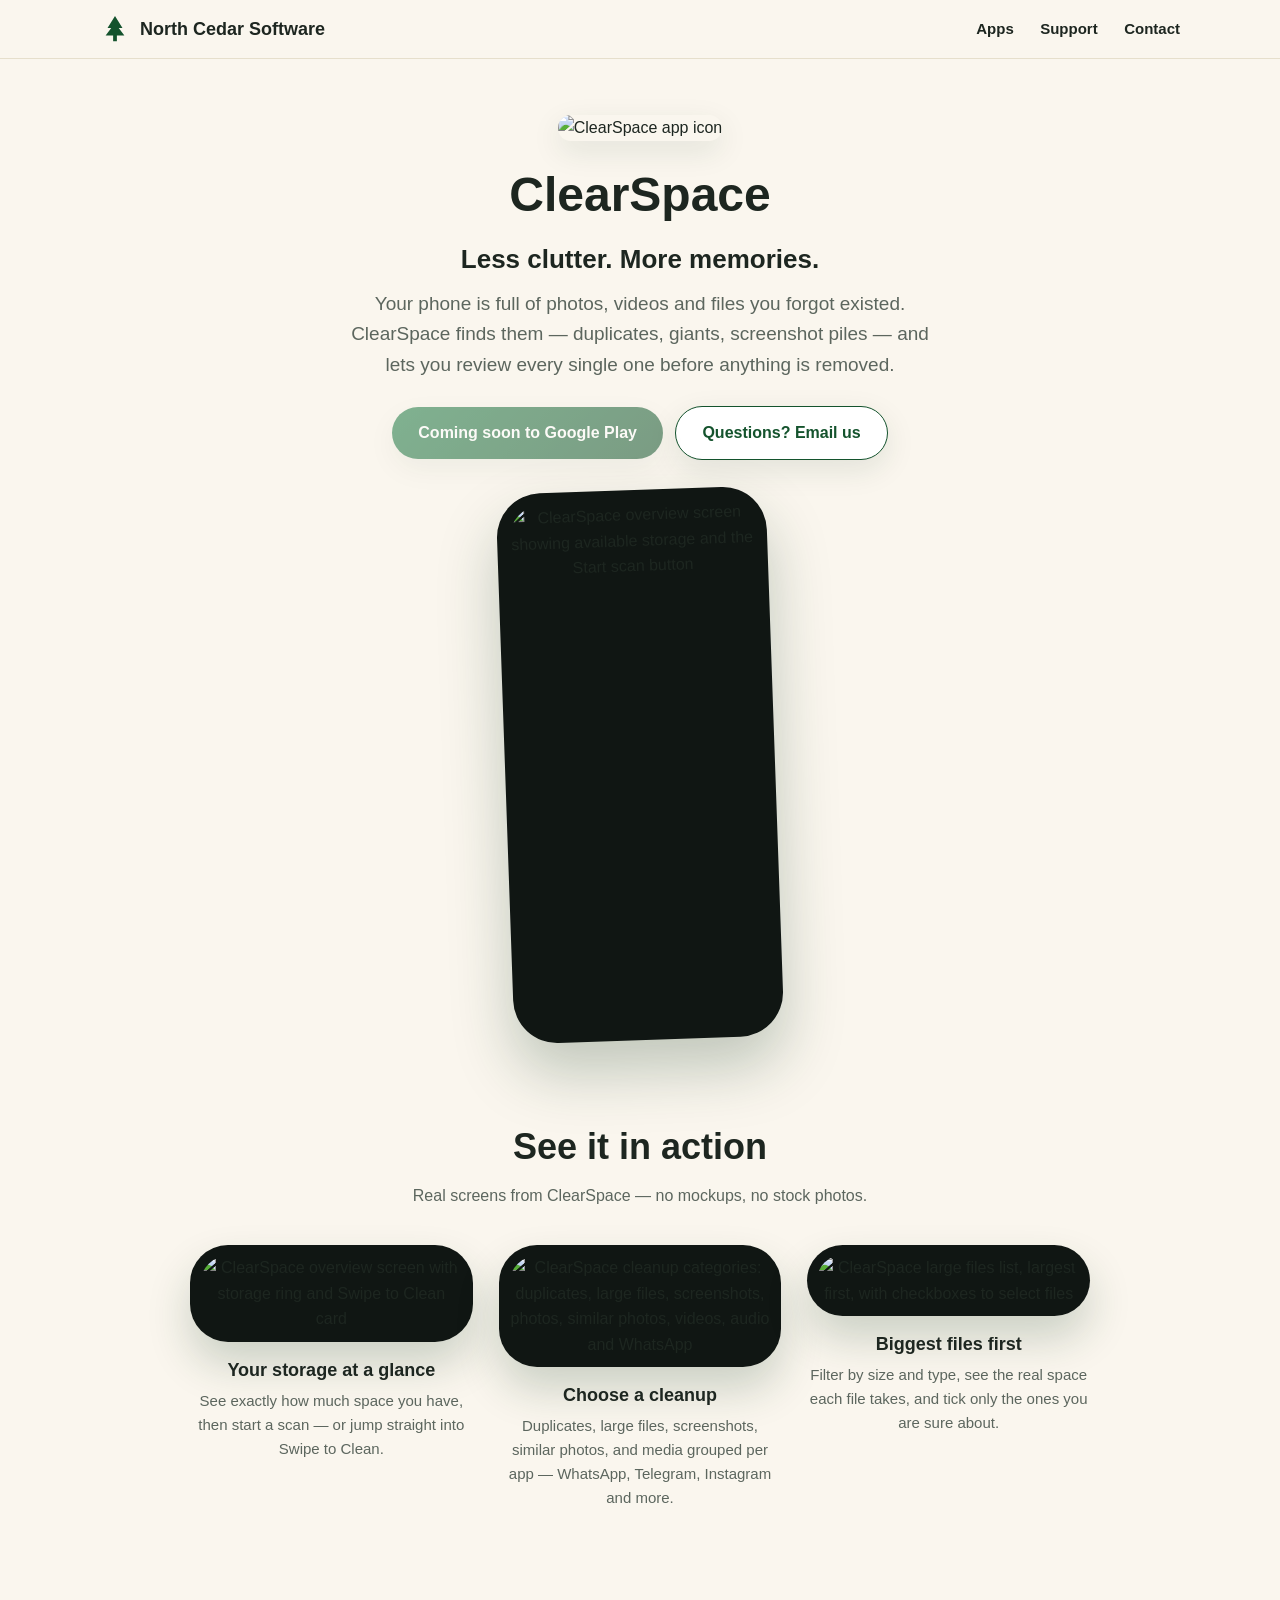
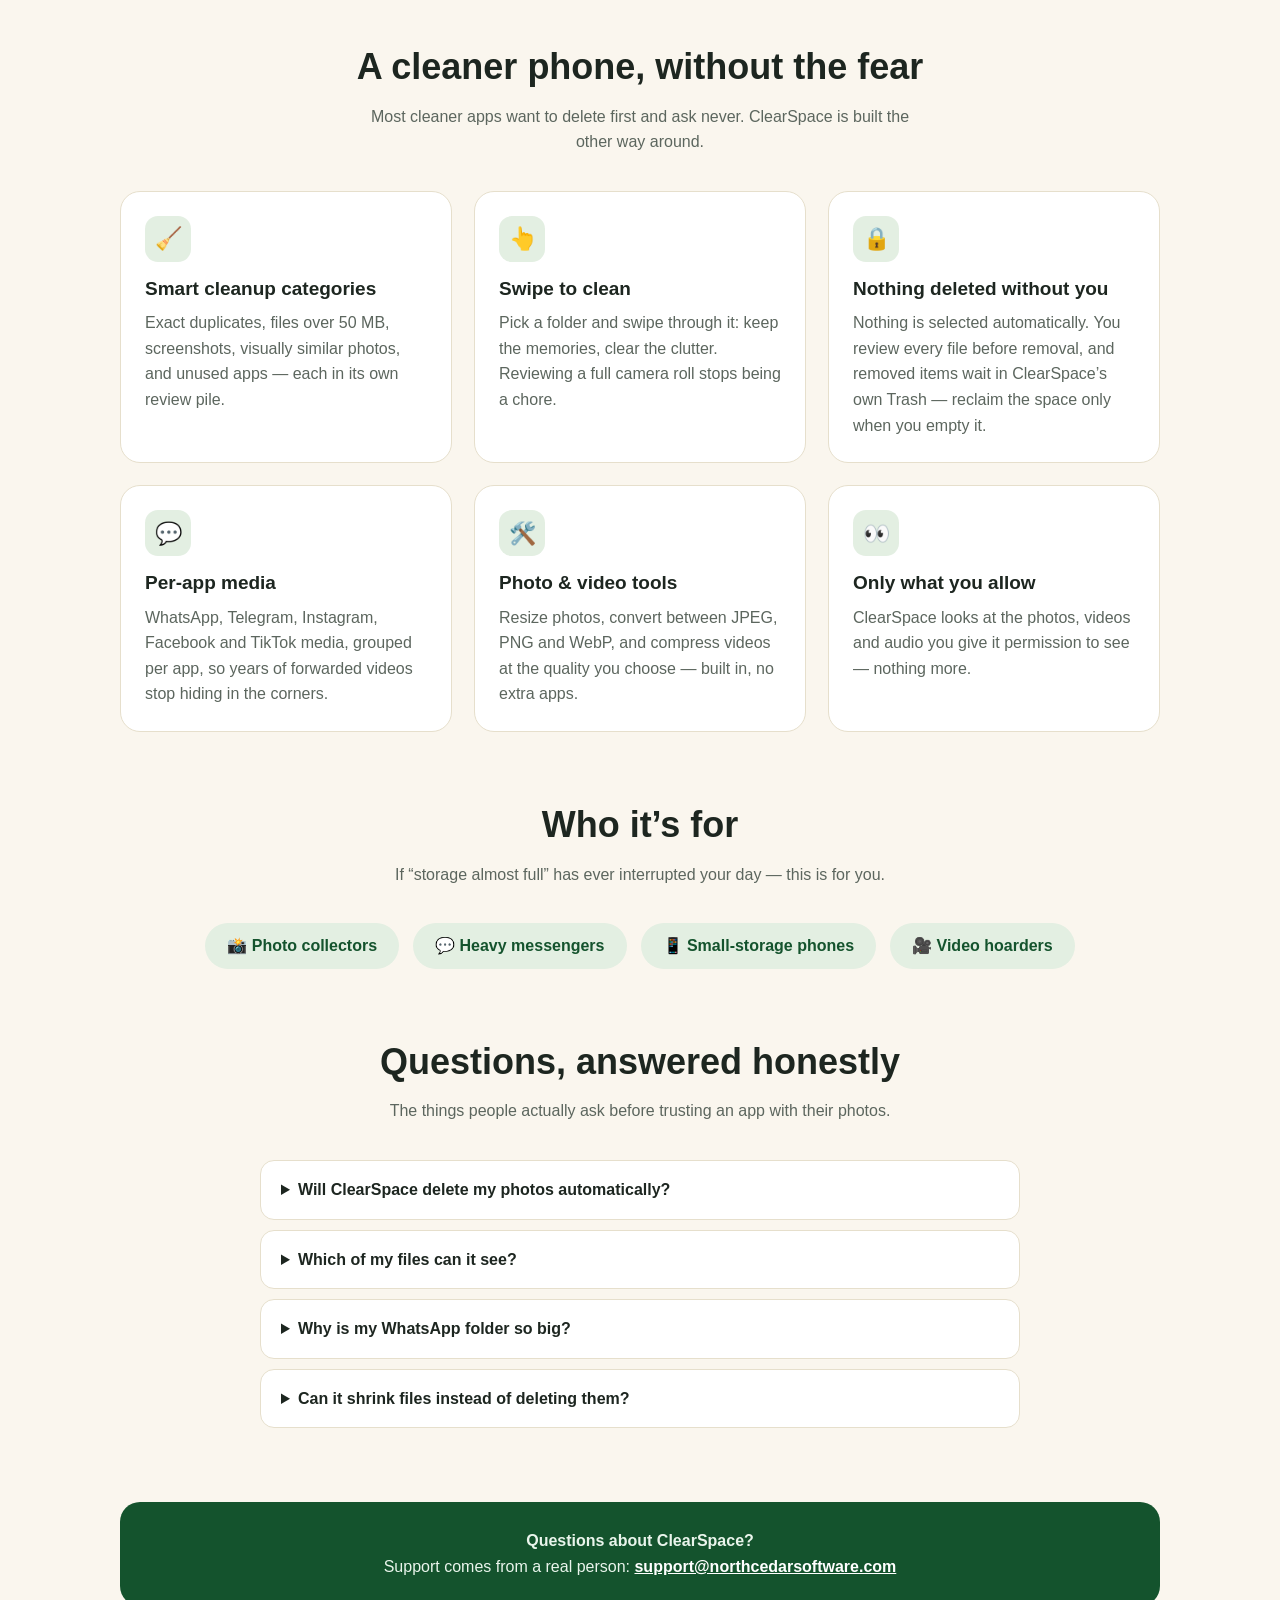
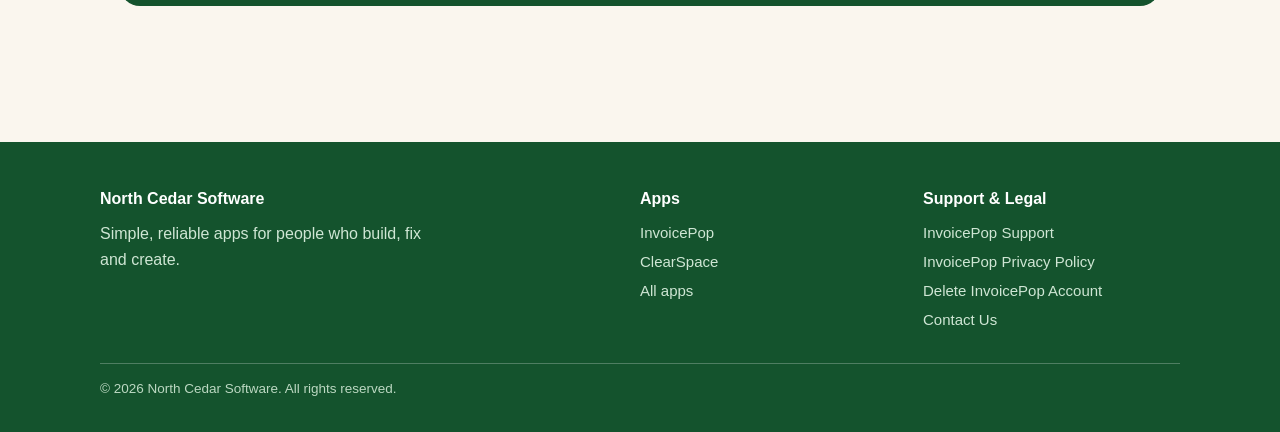
==== apps/clearspace/index.html @ 3a34b9ad "Add ClearSpace app page" ====
<!DOCTYPE html>
<html lang="en">
<head>
<meta charset="utf-8">
<meta name="viewport" content="width=device-width, initial-scale=1">
<title>ClearSpace — Reclaim your phone storage | North Cedar Software</title>
<meta name="description" content="ClearSpace by North Cedar Software: find duplicates, large files, screenshots and similar photos, review every file yourself, and free up space — nothing is ever deleted automatically.">
<link rel="icon" href="/favicon.svg" type="image/svg+xml">
<link rel="stylesheet" href="/style.css">
</head>
<body>
<header class="site">
  <div class="wrap nav">
    <a class="brand" href="/">
      <svg viewBox="0 0 64 64" aria-hidden="true"><path d="M32 4 L48 30 H40 L52 46 H36 V58 H28 V46 H12 L24 30 H16 Z" fill="#14532d"/></svg>
      North Cedar Software
    </a>
    <nav>
      <a href="/#apps">Apps</a>
      <a href="/#support">Support</a>
      <a href="mailto:support@northcedarsoftware.com">Contact</a>
    </nav>
  </div>
</header>

<div class="app-hero">
  <div class="wrap">
    <img class="icon" src="/assets/clearspace-icon.png" alt="ClearSpace app icon">
    <h1>ClearSpace</h1>
    <p style="font-size:26px;font-weight:800;margin:2px 0 8px">Less clutter. More memories.</p>
    <p class="lede">Your phone is full of photos, videos and files you forgot existed. ClearSpace finds them — duplicates, giants, screenshot piles — and lets you review every single one before anything is removed.</p>
    <!-- PLAY LINK: when the app is live on Google Play, remove class "disabled" and set href to the Play listing URL. -->
    <a class="btn disabled" href="#" aria-disabled="true">Coming soon to Google Play</a>
    <a class="btn ghost" href="mailto:support@northcedarsoftware.com">Questions? Email us</a>

    <div class="phone-stage">
      <div class="phone">
        <img class="shot" src="/assets/shots-clearspace/overview.jpg" alt="ClearSpace overview screen showing available storage and the Start scan button">
      </div>
    </div>
  </div>
</div>

<section>
  <div class="wrap">
    <h2>See it in action</h2>
    <p class="sub">Real screens from ClearSpace — no mockups, no stock photos.</p>
    <div class="gallery">
      <div class="shot-card">
        <div class="frame"><img src="/assets/shots-clearspace/overview.jpg" alt="ClearSpace overview screen with storage ring and Swipe to Clean card"></div>
        <h3>Your storage at a glance</h3>
        <p>See exactly how much space you have, then start a scan — or jump straight into Swipe to Clean.</p>
      </div>
      <div class="shot-card">
        <div class="frame"><img src="/assets/shots-clearspace/categories.jpg" alt="ClearSpace cleanup categories: duplicates, large files, screenshots, photos, similar photos, videos, audio and WhatsApp"></div>
        <h3>Choose a cleanup</h3>
        <p>Duplicates, large files, screenshots, similar photos, and media grouped per app — WhatsApp, Telegram, Instagram and more.</p>
      </div>
      <div class="shot-card">
        <div class="frame"><img src="/assets/shots-clearspace/media.jpg" alt="ClearSpace large files list, largest first, with checkboxes to select files"></div>
        <h3>Biggest files first</h3>
        <p>Filter by size and type, see the real space each file takes, and tick only the ones you are sure about.</p>
      </div>
    </div>
  </div>
</section>

<section>
  <div class="wrap">
    <h2>A cleaner phone, without the fear</h2>
    <p class="sub">Most cleaner apps want to delete first and ask never. ClearSpace is built the other way around.</p>
    <div class="features">
      <div class="feature"><div class="fi">🧹</div><h3>Smart cleanup categories</h3><p>Exact duplicates, files over 50 MB, screenshots, visually similar photos, and unused apps — each in its own review pile.</p></div>
      <div class="feature"><div class="fi">👆</div><h3>Swipe to clean</h3><p>Pick a folder and swipe through it: keep the memories, clear the clutter. Reviewing a full camera roll stops being a chore.</p></div>
      <div class="feature"><div class="fi">🔒</div><h3>Nothing deleted without you</h3><p>Nothing is selected automatically. You review every file before removal, and removed items wait in ClearSpace’s own Trash — reclaim the space only when you empty it.</p></div>
      <div class="feature"><div class="fi">💬</div><h3>Per-app media</h3><p>WhatsApp, Telegram, Instagram, Facebook and TikTok media, grouped per app, so years of forwarded videos stop hiding in the corners.</p></div>
      <div class="feature"><div class="fi">🛠️</div><h3>Photo &amp; video tools</h3><p>Resize photos, convert between JPEG, PNG and WebP, and compress videos at the quality you choose — built in, no extra apps.</p></div>
      <div class="feature"><div class="fi">👀</div><h3>Only what you allow</h3><p>ClearSpace looks at the photos, videos and audio you give it permission to see — nothing more.</p></div>
    </div>
  </div>
</section>

<section style="padding-top:0">
  <div class="wrap">
    <h2>Who it’s for</h2>
    <p class="sub">If “storage almost full” has ever interrupted your day — this is for you.</p>
    <div class="who"><span>📸 Photo collectors</span><span>💬 Heavy messengers</span><span>📱 Small-storage phones</span><span>🎥 Video hoarders</span></div>
  </div>
</section>

<section style="padding-top:0">
  <div class="wrap">
    <h2>Questions, answered honestly</h2>
    <p class="sub">The things people actually ask before trusting an app with their photos.</p>
    <div class="faq">
      <details>
        <summary>Will ClearSpace delete my photos automatically?</summary>
        <p>No — never. Nothing is selected automatically and nothing is removed until you review it and choose it yourself. Removed items go to ClearSpace’s Trash first, and the space is only reclaimed when you empty it.</p>
      </details>
      <details>
        <summary>Which of my files can it see?</summary>
        <p>Only the photos, videos and audio you allow. You grant access, you stay in control, and you review everything on your own screen.</p>
      </details>
      <details>
        <summary>Why is my WhatsApp folder so big?</summary>
        <p>Years of forwarded photos and videos add up quietly. ClearSpace groups media per app — WhatsApp, Telegram, Instagram, Facebook, TikTok — so you can see exactly what each one is holding and clean it deliberately.</p>
      </details>
      <details>
        <summary>Can it shrink files instead of deleting them?</summary>
        <p>Yes. The built-in photo tools resize images and convert between JPEG, PNG and WebP, and the video tools compress recordings at a quality you pick — keep the memory, lose the megabytes.</p>
      </details>
    </div>
  </div>
</section>

<section style="padding-top:0">
  <div class="wrap">
    <div class="band">
      <strong>Questions about ClearSpace?</strong><br>
      Support comes from a real person:
      <a href="mailto:support@northcedarsoftware.com">support@northcedarsoftware.com</a>
    </div>
  </div>
</section>

<footer class="site">
  <div class="wrap foot">
    <div>
      <h4>North Cedar Software</h4>
      <p style="margin:0;color:#cfe6d4;max-width:340px">Simple, reliable apps for people who build, fix and create.</p>
    </div>
    <div>
      <h4>Apps</h4>
      <a href="/apps/invoicepop/">InvoicePop</a>
      <a href="/apps/clearspace/">ClearSpace</a>
      <a href="/">All apps</a>
    </div>
    <div>
      <h4>Support &amp; Legal</h4>
      <a href="https://invoicepop.northcedarsoftware.com/">InvoicePop Support</a>
      <a href="https://invoicepop.northcedarsoftware.com/privacy/">InvoicePop Privacy Policy</a>
      <a href="https://invoicepop.northcedarsoftware.com/delete-account/">Delete InvoicePop Account</a>
      <a href="mailto:support@northcedarsoftware.com">Contact Us</a>
    </div>
    <div class="fine">© 2026 North Cedar Software. All rights reserved.</div>
  </div>
</footer>
</body>
</html>
---- style.css ----
/* North Cedar Software — shared design system */
:root{
  --cream:#faf6ee; --cream2:#f3ecdc; --ink:#1d2620; --muted:#5c665e;
  --cedar:#14532d; --cedar2:#1d7a44; --cedar-soft:#e3efe2; --card:#ffffff;
  --line:#e6dfcc; --radius:20px; --shadow:0 10px 30px rgba(20,60,35,.10);
}
*{box-sizing:border-box}
html{scroll-behavior:smooth}
body{margin:0;font-family:-apple-system,"Segoe UI",Roboto,Helvetica,Arial,sans-serif;background:var(--cream);color:var(--ink);line-height:1.6}
a{color:var(--cedar2)}
img{max-width:100%}
.wrap{max-width:1080px;margin:0 auto;padding:0 20px}
/* header */
header.site{position:sticky;top:0;z-index:10;background:rgba(250,246,238,.92);backdrop-filter:blur(8px);border-bottom:1px solid var(--line)}
.nav{display:flex;align-items:center;justify-content:space-between;padding:14px 0}
.brand{display:flex;align-items:center;gap:10px;text-decoration:none;color:var(--ink);font-weight:700;font-size:18px}
.brand svg{width:30px;height:30px}
.nav nav a{margin-left:22px;text-decoration:none;color:var(--ink);font-weight:600;font-size:15px}
.nav nav a:hover{color:var(--cedar2)}
/* hero */
.hero{text-align:center;padding:72px 0 0;position:relative;overflow:hidden}
.hero h1{font-size:clamp(34px,5.5vw,56px);line-height:1.12;margin:14px 0 12px;letter-spacing:-.01em}
.hero p.lede{font-size:clamp(17px,2.4vw,21px);color:var(--muted);max-width:640px;margin:0 auto 26px}
.eyebrow{display:inline-block;background:var(--cedar-soft);color:var(--cedar);font-weight:700;font-size:13px;letter-spacing:.06em;text-transform:uppercase;padding:6px 14px;border-radius:999px}
.btn{display:inline-block;background:linear-gradient(135deg,var(--cedar2),var(--cedar));color:#fff;text-decoration:none;font-weight:700;padding:13px 26px;border-radius:999px;box-shadow:var(--shadow);margin:4px}
.btn.ghost{background:#fff;color:var(--cedar);border:1.5px solid var(--cedar)}
.btn.disabled{opacity:.55;pointer-events:none}
.forest{display:block;width:100%;height:110px;margin-top:48px}
/* sections */
section{padding:64px 0}
section h2{font-size:clamp(26px,4vw,36px);text-align:center;margin:0 0 8px}
section .sub{text-align:center;color:var(--muted);max-width:560px;margin:0 auto 36px}
/* app grid */
.grid{display:grid;grid-template-columns:repeat(auto-fit,minmax(300px,1fr));gap:26px}
.app-card{background:var(--card);border:1px solid var(--line);border-radius:var(--radius);padding:28px;box-shadow:var(--shadow);display:flex;flex-direction:column;gap:12px;text-decoration:none;color:var(--ink);transition:transform .15s ease}
.app-card:hover{transform:translateY(-4px)}
.app-card .icon{width:84px;height:84px;border-radius:20px;box-shadow:var(--shadow)}
.app-card h3{margin:4px 0 0;font-size:24px}
.app-card p{color:var(--muted);margin:0;flex:1}
.app-card .go{font-weight:700;color:var(--cedar2)}
.app-card.soon{opacity:.75;border-style:dashed;align-items:flex-start;justify-content:center}
.tag{display:inline-block;background:var(--cream2);border-radius:999px;padding:3px 12px;font-size:13px;font-weight:600;color:var(--muted)}
/* app page */
.app-hero{text-align:center;padding:56px 0 8px}
.app-hero .icon{width:120px;height:120px;border-radius:28px;box-shadow:var(--shadow)}
.app-hero h1{font-size:clamp(32px,5vw,48px);margin:16px 0 6px}
.app-hero .lede{color:var(--muted);font-size:19px;max-width:600px;margin:0 auto 22px}
.phone-stage{display:flex;justify-content:center;padding:26px 0 6px}
.phone{width:270px;height:550px;background:#101613;border-radius:44px;padding:12px;box-shadow:0 30px 60px rgba(20,60,35,.25);transform:rotate(-2deg)}
.phone .screen{background:#fbfaf7;border-radius:34px;height:100%;overflow:hidden;padding:18px 16px;font-size:13px}
.phone .bar{background:var(--cedar);color:#fff;border-radius:12px;padding:10px 12px;font-weight:700}
.phone .row{display:flex;justify-content:space-between;border-bottom:1px solid #eee;padding:9px 2px}
.pill{display:inline-block;border-radius:999px;padding:2px 10px;font-size:11px;font-weight:700}
.pill.paid{background:#dff3e2;color:var(--cedar)}
.pill.due{background:#fdeeda;color:#8a5a00}
.paid-card{background:#fff;border:1px solid var(--line);border-left:5px solid var(--cedar2);border-radius:14px;box-shadow:var(--shadow);padding:12px 16px;margin-top:14px;text-align:left}
/* features */
.features{display:grid;grid-template-columns:repeat(auto-fit,minmax(260px,1fr));gap:22px}
.feature{background:var(--card);border:1px solid var(--line);border-radius:var(--radius);padding:24px}
.feature .fi{width:46px;height:46px;border-radius:13px;background:var(--cedar-soft);display:flex;align-items:center;justify-content:center;font-size:22px}
.feature h3{margin:12px 0 6px;font-size:19px}
.feature p{margin:0;color:var(--muted)}
/* real screenshots */
.phone img.shot{width:100%;height:100%;object-fit:cover;object-position:top;border-radius:34px;display:block}
.gallery{display:grid;grid-template-columns:repeat(auto-fit,minmax(230px,1fr));gap:26px;max-width:900px;margin:0 auto}
.shot-card{text-align:center}
.shot-card .frame{background:#101613;border-radius:38px;padding:10px;box-shadow:0 22px 44px rgba(20,60,35,.20)}
.shot-card img{width:100%;border-radius:30px;display:block}
.shot-card h3{margin:14px 0 4px;font-size:18px}
.shot-card p{margin:0;color:var(--muted);font-size:15px}
/* who */
.who{display:flex;flex-wrap:wrap;gap:14px;justify-content:center}
.who span{background:var(--cedar-soft);color:var(--cedar);font-weight:700;border-radius:999px;padding:10px 22px;font-size:16px}
/* faq */
.faq{max-width:760px;margin:0 auto}
details{background:var(--card);border:1px solid var(--line);border-radius:14px;padding:16px 20px;margin:10px 0}
summary{font-weight:700;cursor:pointer}
details p{color:var(--muted);margin:8px 0 0}
/* about */
.about-copy{max-width:760px;margin:0 auto 30px;text-align:center;color:var(--muted);font-size:17.5px}
.about-copy p{margin:0 0 14px}
.about-copy strong{color:var(--cedar)}
/* band + footer */
.band{background:var(--cedar);color:#eaf5ec;text-align:center;padding:26px 20px;border-radius:var(--radius);max-width:1080px;margin:0 auto}
.band a{color:#fff;font-weight:700}
footer.site{background:var(--cedar);color:#dcefe0;margin-top:72px}
.foot{display:grid;grid-template-columns:2fr 1fr 1fr;gap:26px;padding:44px 0 10px}
.foot h4{margin:0 0 10px;color:#fff}
.foot a{color:#cfe6d4;text-decoration:none;display:block;margin:5px 0;font-size:15px}
.foot a:hover{text-decoration:underline}
.foot .fine{grid-column:1/-1;border-top:1px solid rgba(255,255,255,.25);padding:14px 0 22px;font-size:13.5px;color:#bcd8c2}
@media (max-width:640px){.foot{grid-template-columns:1fr}.nav nav a{margin-left:14px}}
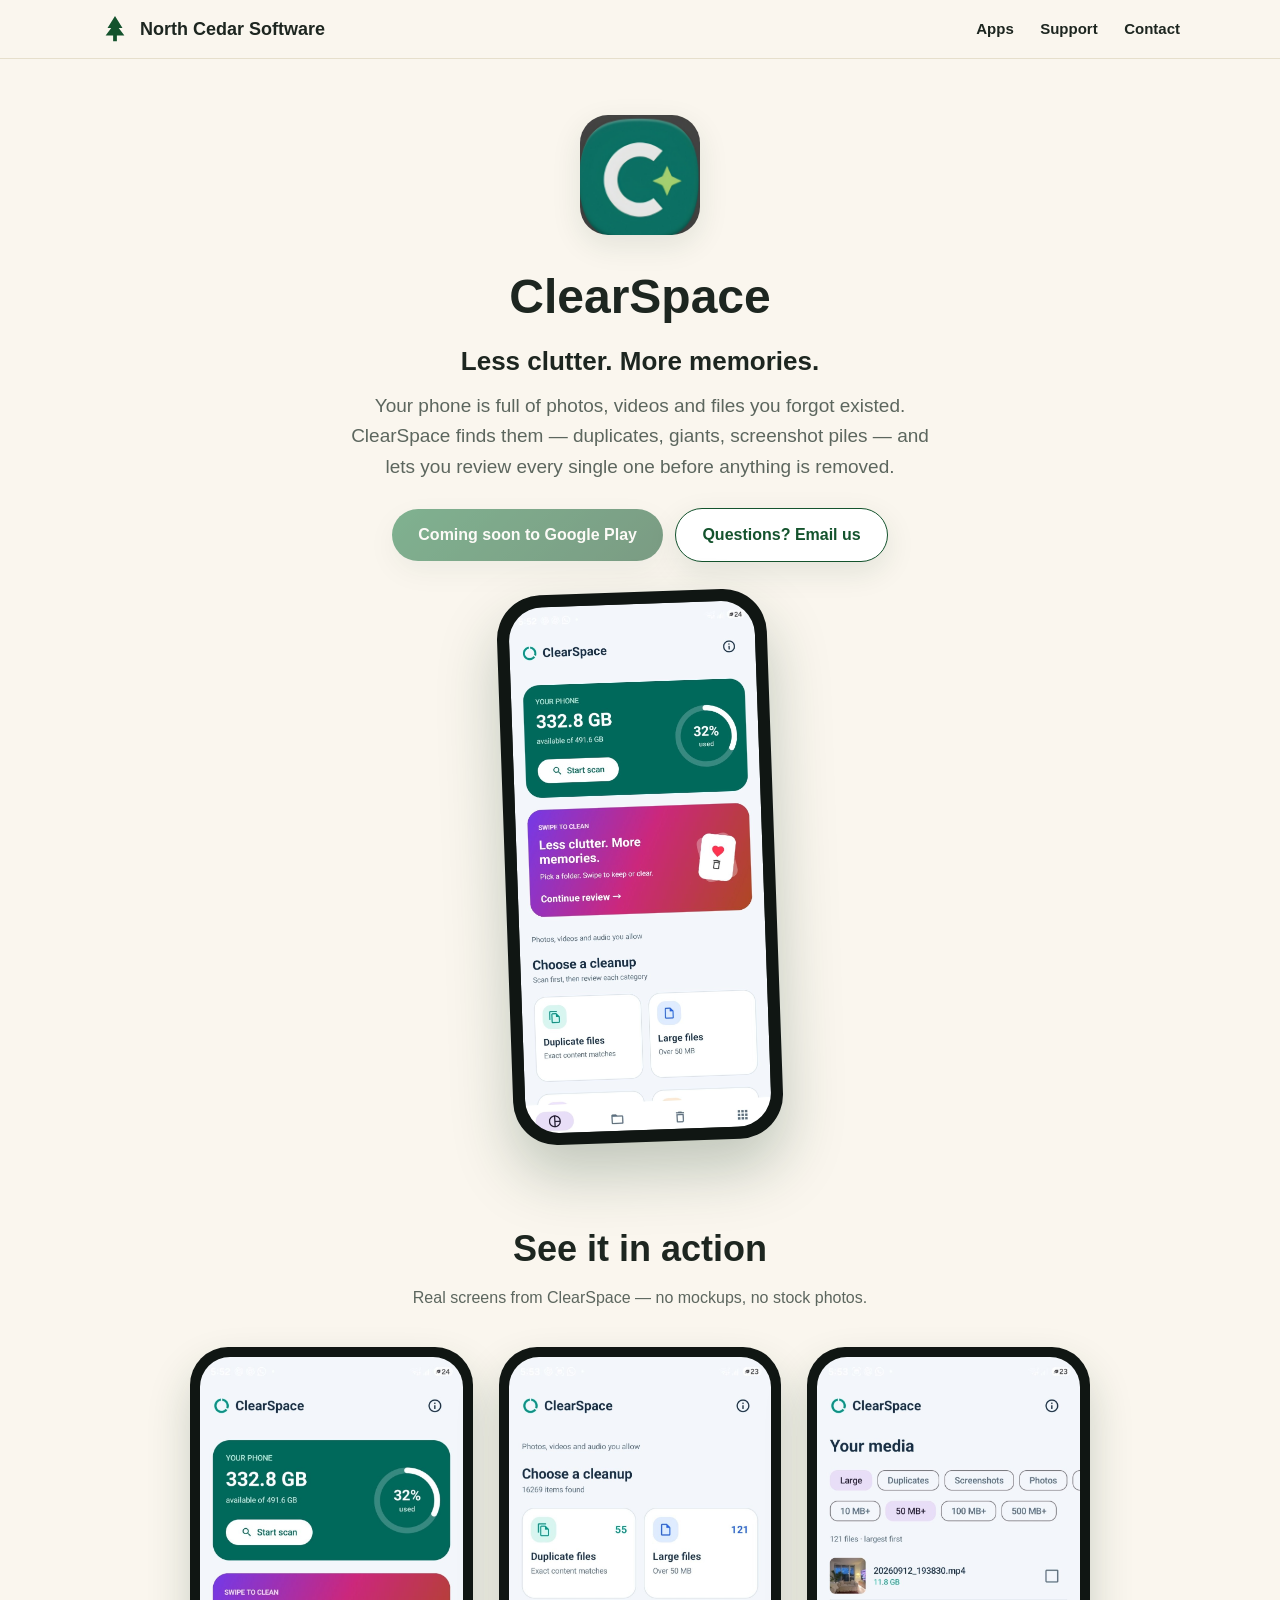
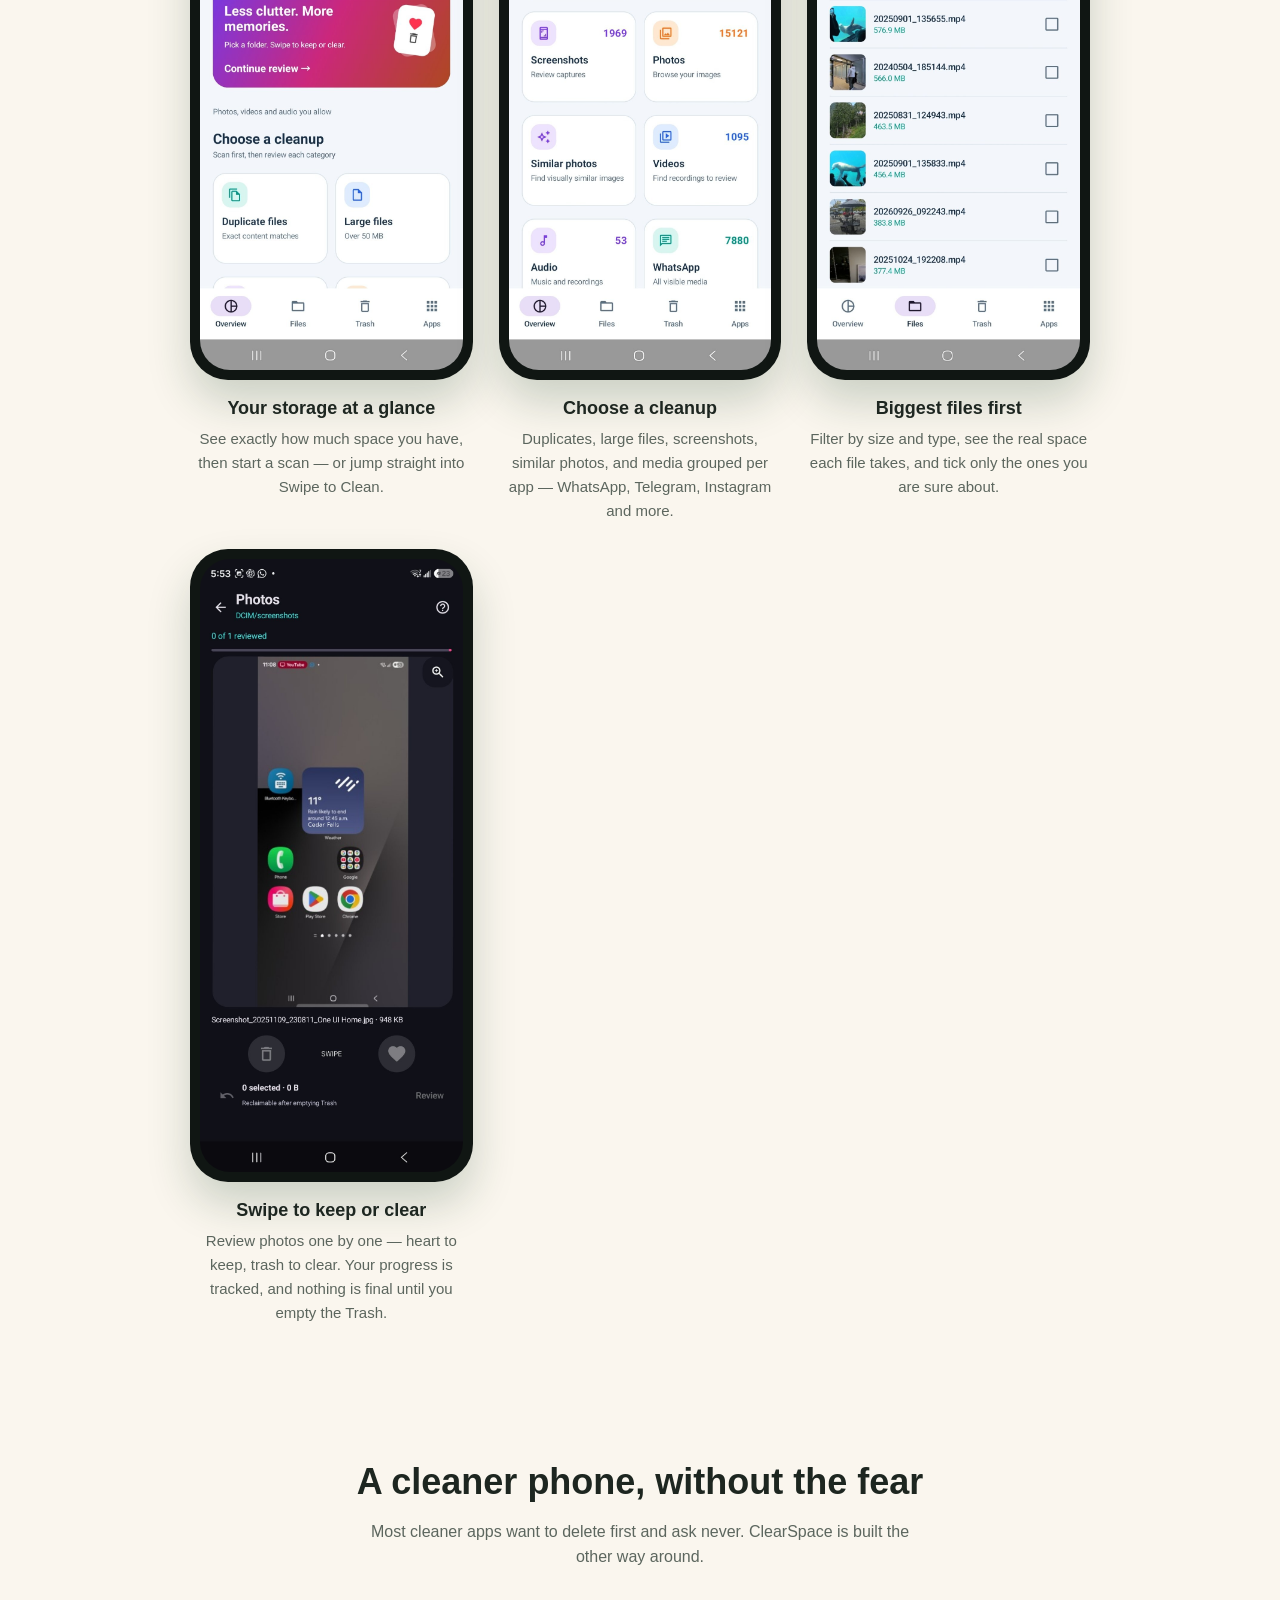
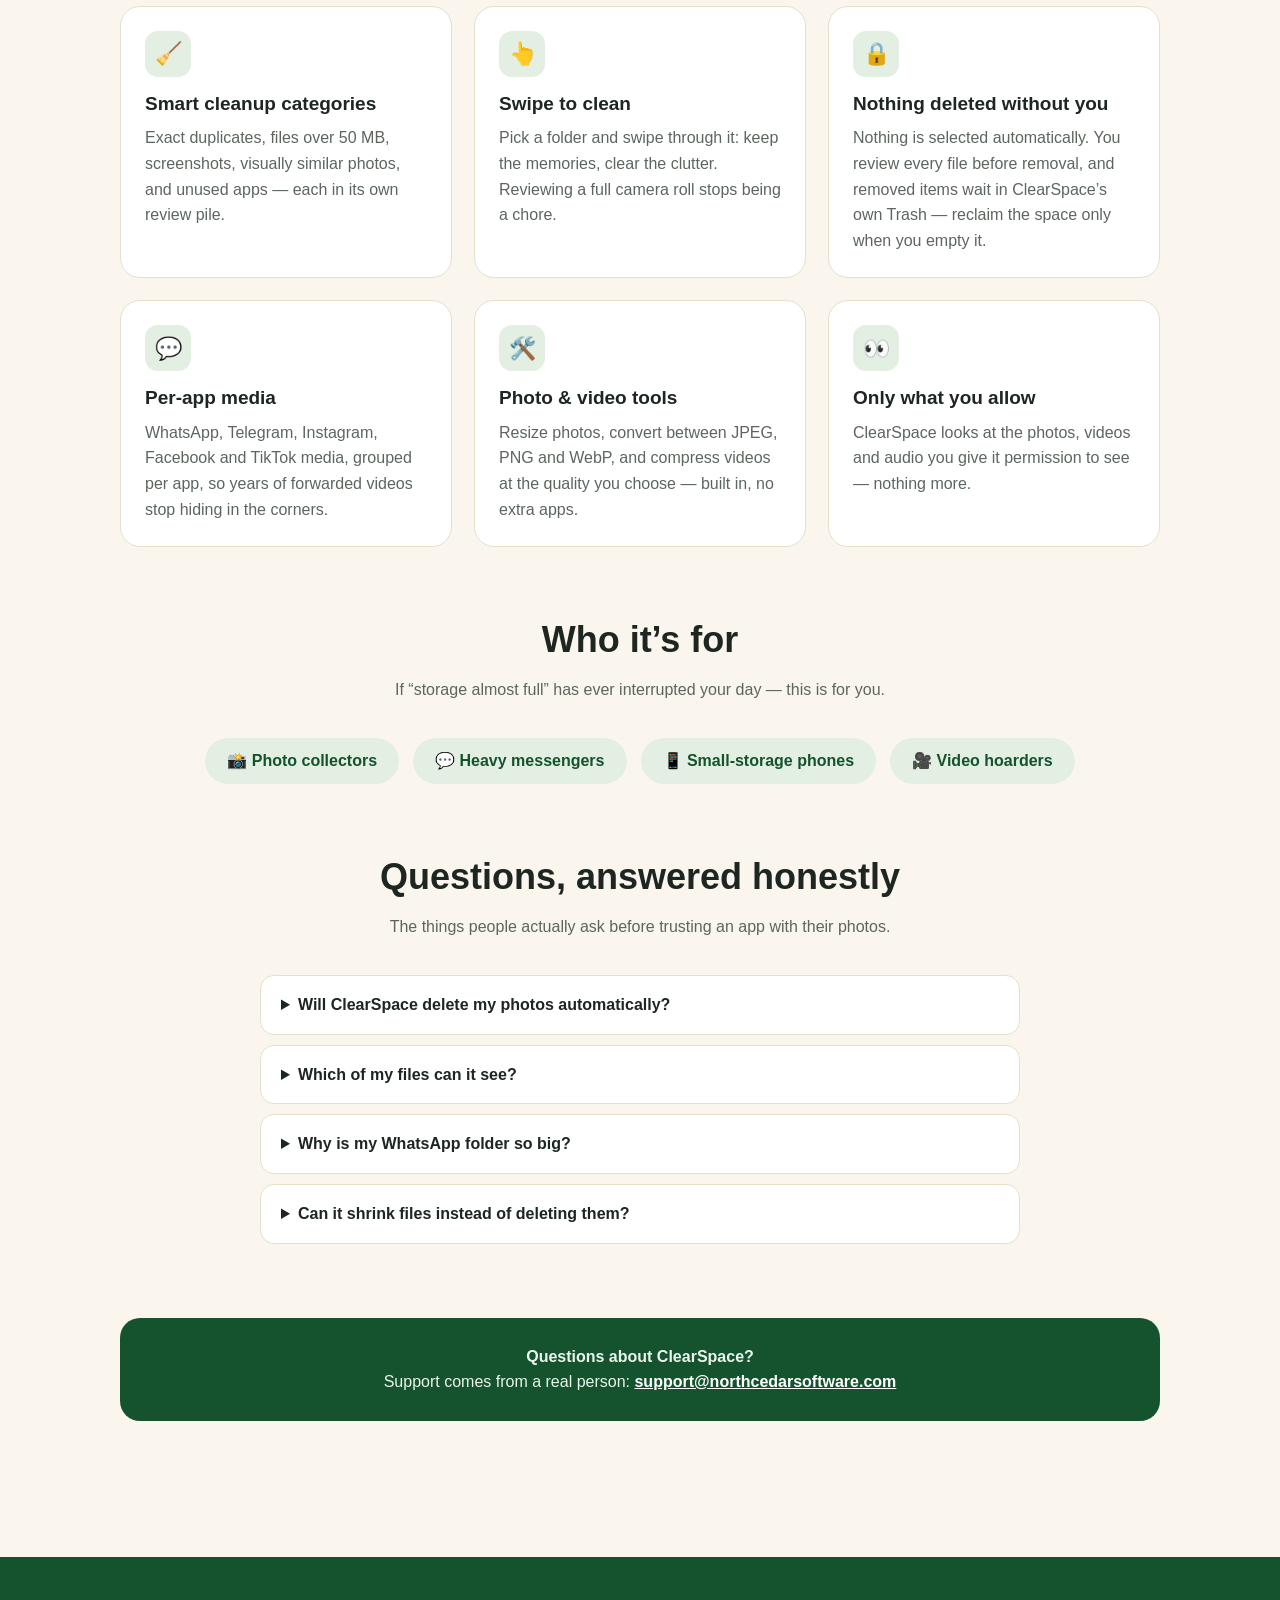
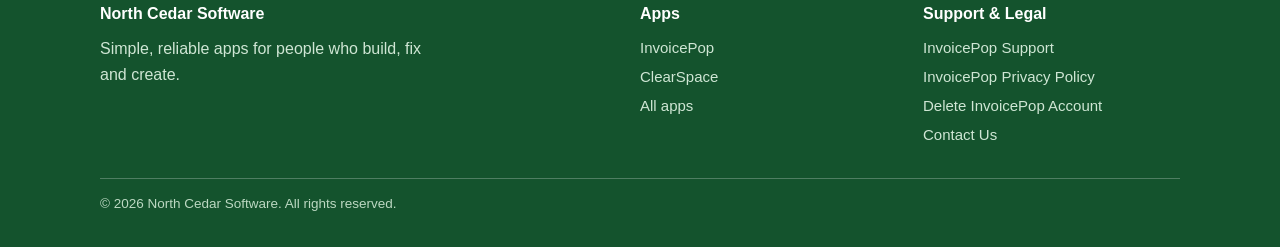
==== commit bfaef15f: "Add ClearSpace app page" ====
--- a/apps/clearspace/index.html
+++ b/apps/clearspace/index.html
@@ -60,6 +60,11 @@
         <div class="frame"><img src="/assets/shots-clearspace/media.jpg" alt="ClearSpace large files list, largest first, with checkboxes to select files"></div>
         <h3>Biggest files first</h3>
         <p>Filter by size and type, see the real space each file takes, and tick only the ones you are sure about.</p>
+      </div>
+      <div class="shot-card">
+        <div class="frame"><img src="/assets/shots-clearspace/swipe.jpg" alt="ClearSpace swipe review screen: swipe to keep a photo or send it to Trash"></div>
+        <h3>Swipe to keep or clear</h3>
+        <p>Review photos one by one — heart to keep, trash to clear. Your progress is tracked, and nothing is final until you empty the Trash.</p>
       </div>
     </div>
   </div>
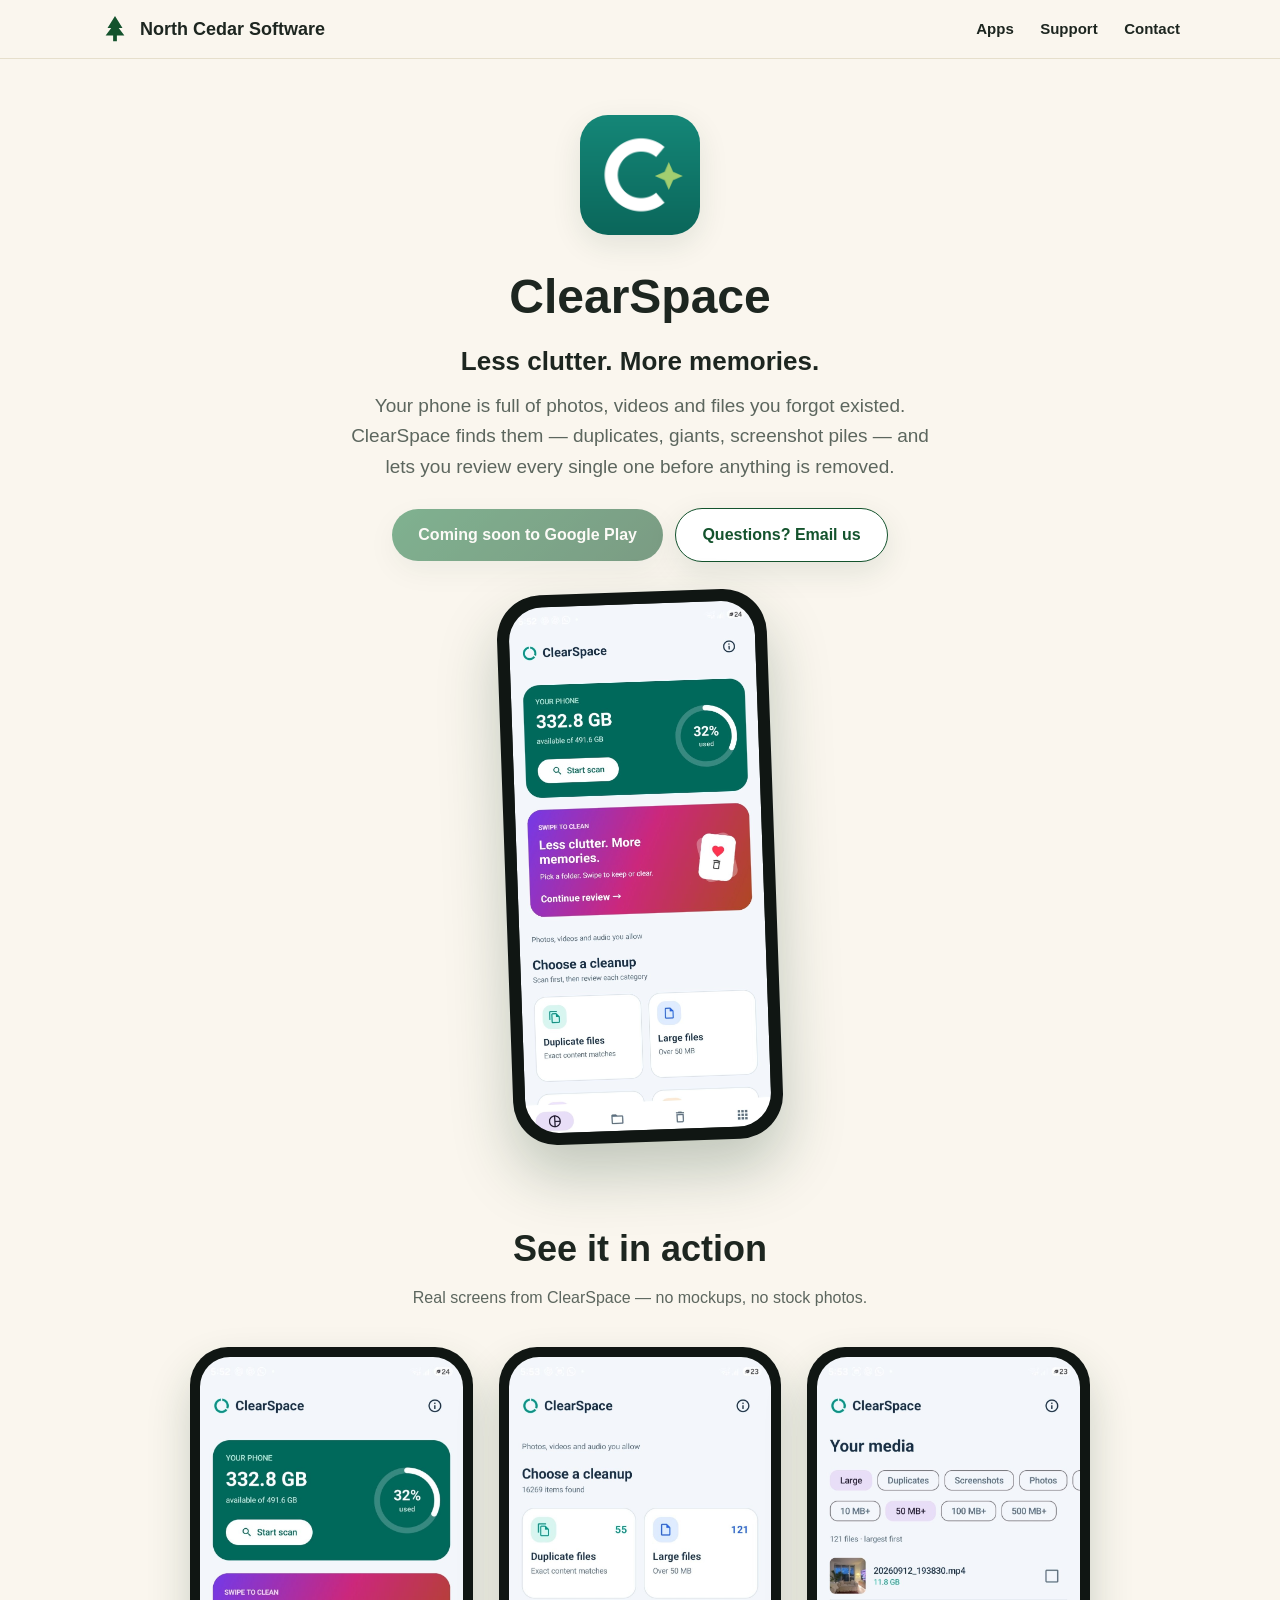
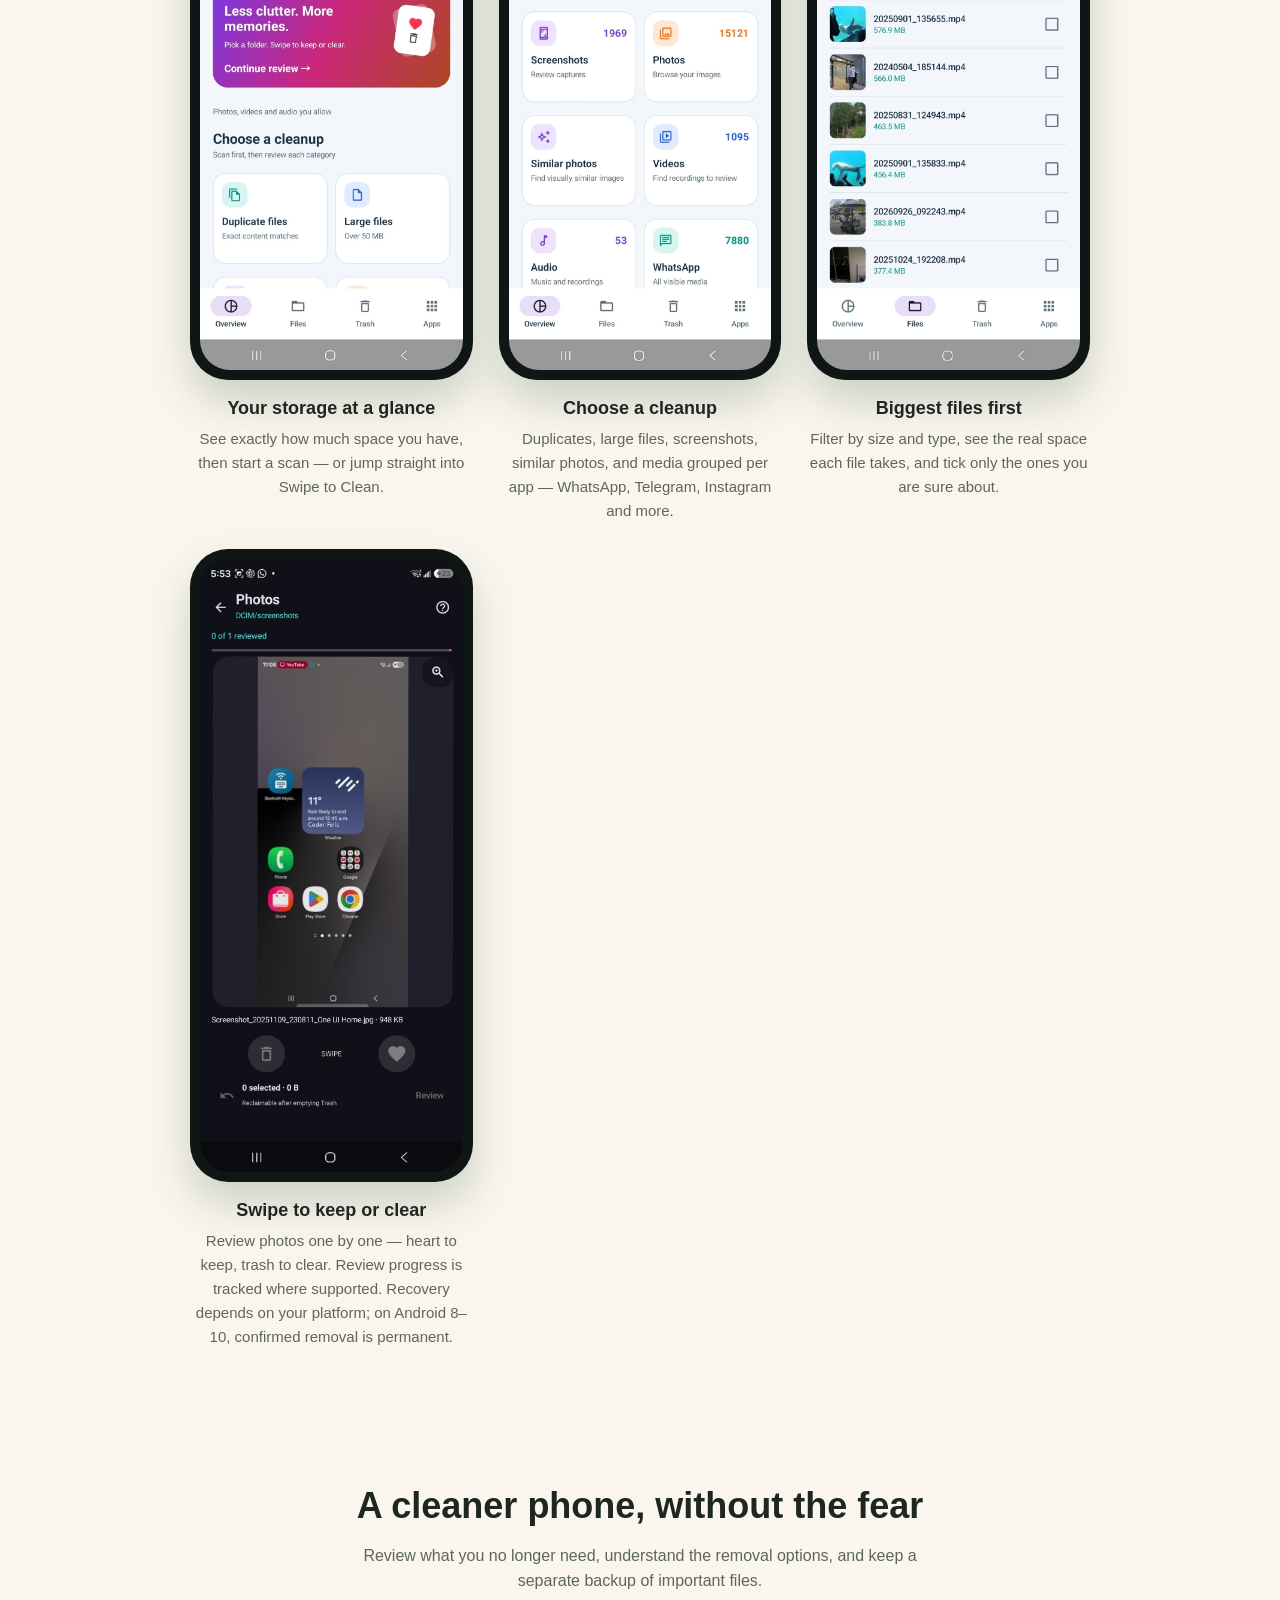
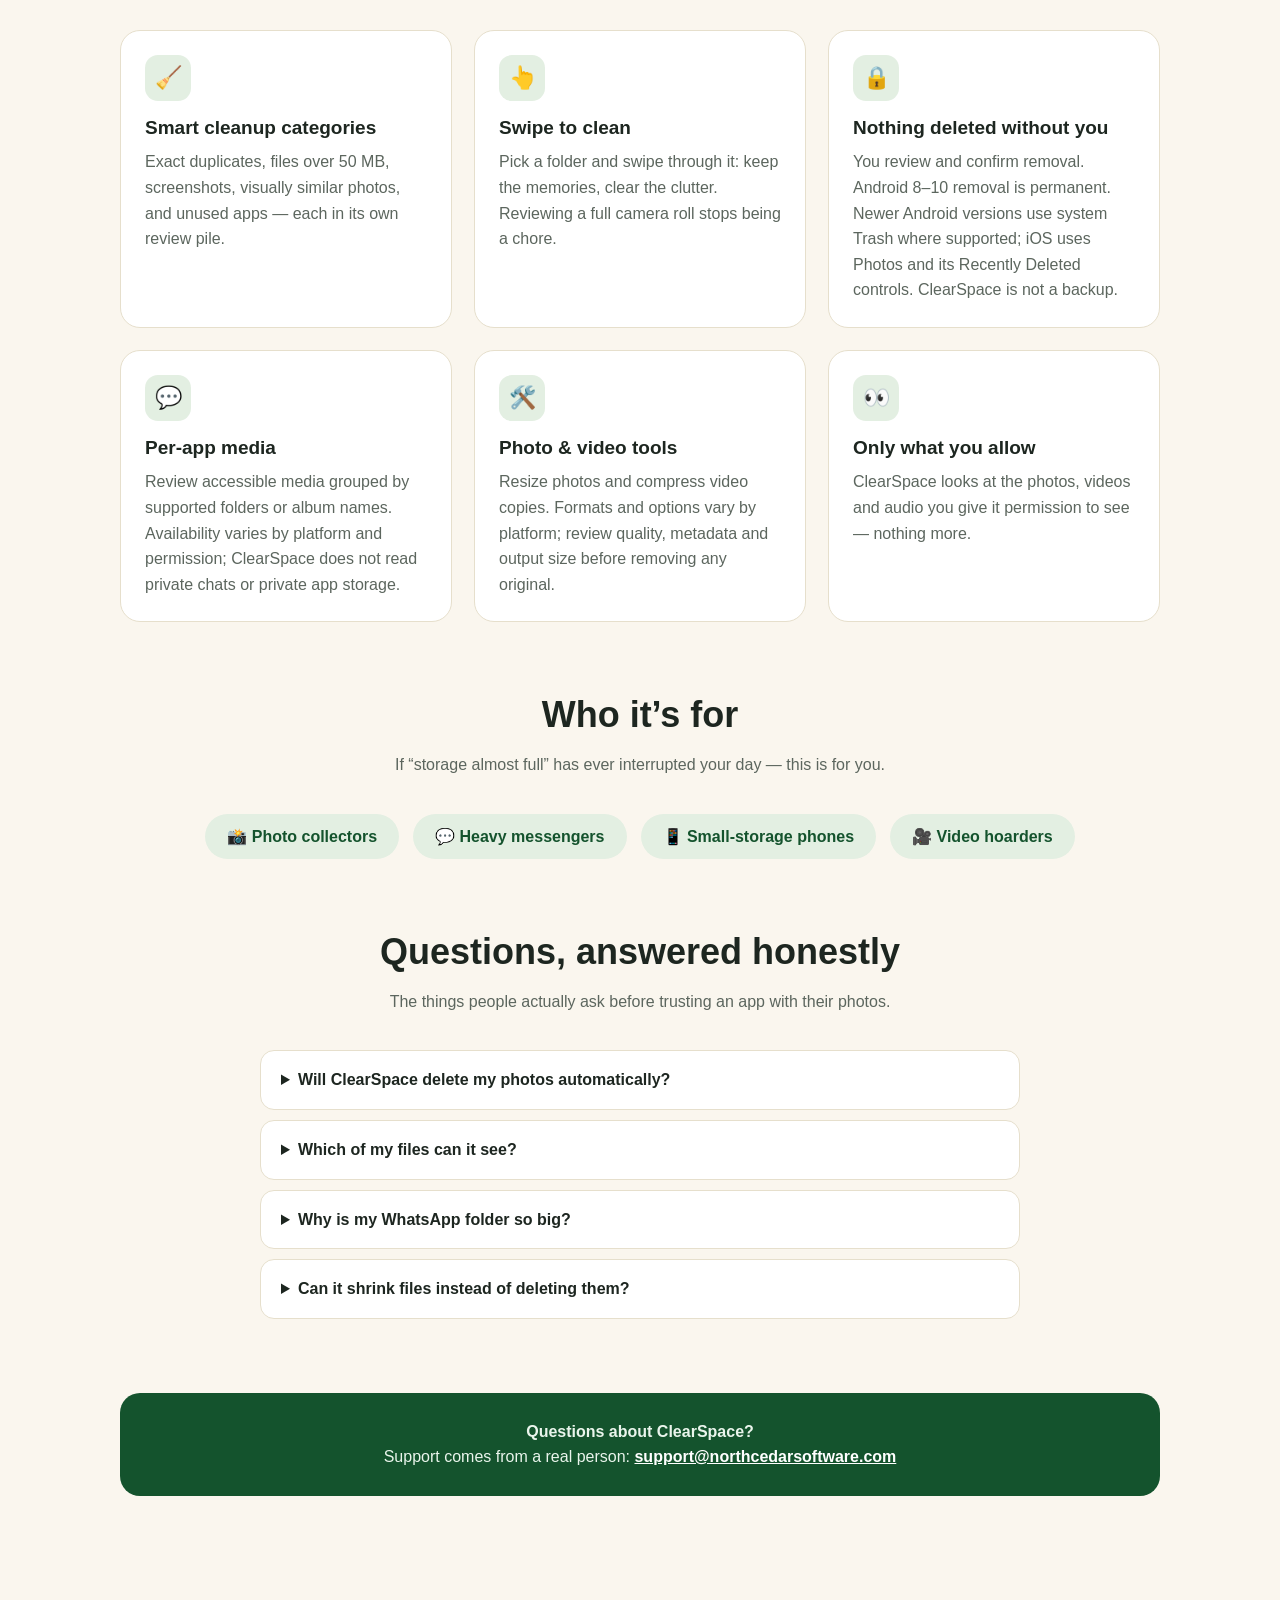
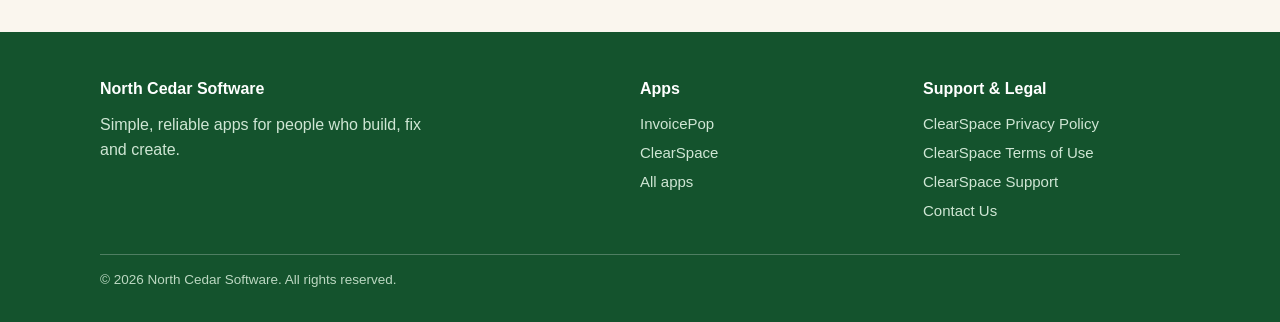
==== commit b4dc14db: "Link ClearSpace legal pages and correct platform deletion and recovery claims" ====
--- a/apps/clearspace/index.html
+++ b/apps/clearspace/index.html
@@ -64,7 +64,7 @@
       <div class="shot-card">
         <div class="frame"><img src="/assets/shots-clearspace/swipe.jpg" alt="ClearSpace swipe review screen: swipe to keep a photo or send it to Trash"></div>
         <h3>Swipe to keep or clear</h3>
-        <p>Review photos one by one — heart to keep, trash to clear. Your progress is tracked, and nothing is final until you empty the Trash.</p>
+        <p>Review photos one by one — heart to keep, trash to clear. Review progress is tracked where supported. Recovery depends on your platform; on Android 8–10, confirmed removal is permanent.</p>
       </div>
     </div>
   </div>
@@ -73,13 +73,13 @@
 <section>
   <div class="wrap">
     <h2>A cleaner phone, without the fear</h2>
-    <p class="sub">Most cleaner apps want to delete first and ask never. ClearSpace is built the other way around.</p>
+    <p class="sub">Review what you no longer need, understand the removal options, and keep a separate backup of important files.</p>
     <div class="features">
       <div class="feature"><div class="fi">🧹</div><h3>Smart cleanup categories</h3><p>Exact duplicates, files over 50 MB, screenshots, visually similar photos, and unused apps — each in its own review pile.</p></div>
       <div class="feature"><div class="fi">👆</div><h3>Swipe to clean</h3><p>Pick a folder and swipe through it: keep the memories, clear the clutter. Reviewing a full camera roll stops being a chore.</p></div>
-      <div class="feature"><div class="fi">🔒</div><h3>Nothing deleted without you</h3><p>Nothing is selected automatically. You review every file before removal, and removed items wait in ClearSpace’s own Trash — reclaim the space only when you empty it.</p></div>
-      <div class="feature"><div class="fi">💬</div><h3>Per-app media</h3><p>WhatsApp, Telegram, Instagram, Facebook and TikTok media, grouped per app, so years of forwarded videos stop hiding in the corners.</p></div>
-      <div class="feature"><div class="fi">🛠️</div><h3>Photo &amp; video tools</h3><p>Resize photos, convert between JPEG, PNG and WebP, and compress videos at the quality you choose — built in, no extra apps.</p></div>
+      <div class="feature"><div class="fi">🔒</div><h3>Nothing deleted without you</h3><p>You review and confirm removal. Android 8–10 removal is permanent. Newer Android versions use system Trash where supported; iOS uses Photos and its Recently Deleted controls. ClearSpace is not a backup.</p></div>
+      <div class="feature"><div class="fi">💬</div><h3>Per-app media</h3><p>Review accessible media grouped by supported folders or album names. Availability varies by platform and permission; ClearSpace does not read private chats or private app storage.</p></div>
+      <div class="feature"><div class="fi">🛠️</div><h3>Photo &amp; video tools</h3><p>Resize photos and compress video copies. Formats and options vary by platform; review quality, metadata and output size before removing any original.</p></div>
       <div class="feature"><div class="fi">👀</div><h3>Only what you allow</h3><p>ClearSpace looks at the photos, videos and audio you give it permission to see — nothing more.</p></div>
     </div>
   </div>
@@ -100,7 +100,7 @@
     <div class="faq">
       <details>
         <summary>Will ClearSpace delete my photos automatically?</summary>
-        <p>No — never. Nothing is selected automatically and nothing is removed until you review it and choose it yourself. Removed items go to ClearSpace’s Trash first, and the space is only reclaimed when you empty it.</p>
+        <p>ClearSpace requires your selection and confirmation before removing media. On Android 8–10, removal is permanent. On Android 11 and later, supported items use system Trash and may expire automatically. On iOS, Photos manages Recently Deleted and iCloud deletion may synchronize across devices. Keep a separate backup; recovery and immediate storage savings are not guaranteed.</p>
       </details>
       <details>
         <summary>Which of my files can it see?</summary>
@@ -108,11 +108,11 @@
       </details>
       <details>
         <summary>Why is my WhatsApp folder so big?</summary>
-        <p>Years of forwarded photos and videos add up quietly. ClearSpace groups media per app — WhatsApp, Telegram, Instagram, Facebook, TikTok — so you can see exactly what each one is holding and clean it deliberately.</p>
+        <p>Saved media can accumulate over time. ClearSpace groups accessible media by supported folders or album names; it cannot see everything stored privately inside a messaging app. Categories vary by platform and permissions.</p>
       </details>
       <details>
         <summary>Can it shrink files instead of deleting them?</summary>
-        <p>Yes. The built-in photo tools resize images and convert between JPEG, PNG and WebP, and the video tools compress recordings at a quality you pick — keep the memory, lose the megabytes.</p>
+        <p>The tools create resized or compressed copies with supported formats and settings. Savings vary; an output can be larger and compression may affect detail, colour, HDR or metadata. Review the copy before deciding whether to remove the original.</p>
       </details>
     </div>
   </div>
@@ -142,9 +142,9 @@
     </div>
     <div>
       <h4>Support &amp; Legal</h4>
-      <a href="https://invoicepop.northcedarsoftware.com/">InvoicePop Support</a>
-      <a href="https://invoicepop.northcedarsoftware.com/privacy/">InvoicePop Privacy Policy</a>
-      <a href="https://invoicepop.northcedarsoftware.com/delete-account/">Delete InvoicePop Account</a>
+      <a href="/apps/clearspace/privacy/">ClearSpace Privacy Policy</a>
+      <a href="/apps/clearspace/terms/">ClearSpace Terms of Use</a>
+      <a href="/#support">ClearSpace Support</a>
       <a href="mailto:support@northcedarsoftware.com">Contact Us</a>
     </div>
     <div class="fine">© 2026 North Cedar Software. All rights reserved.</div>
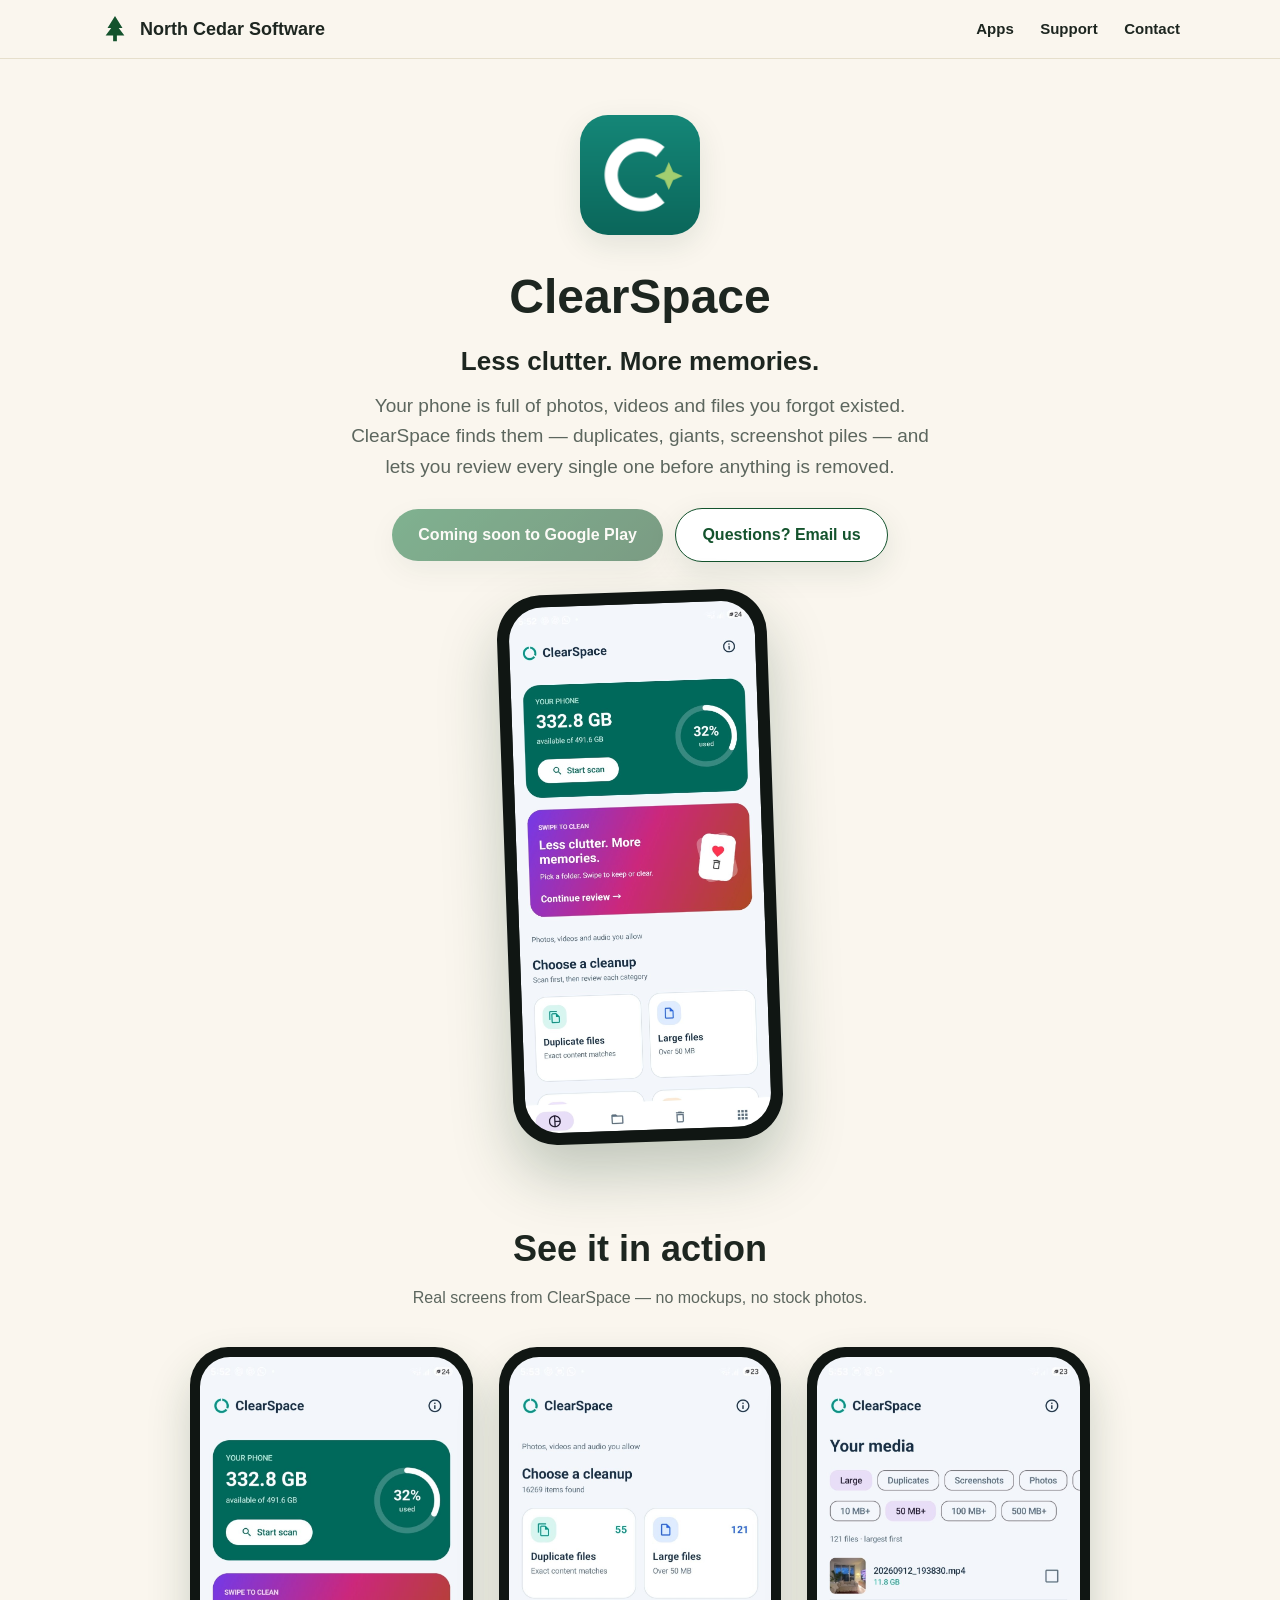
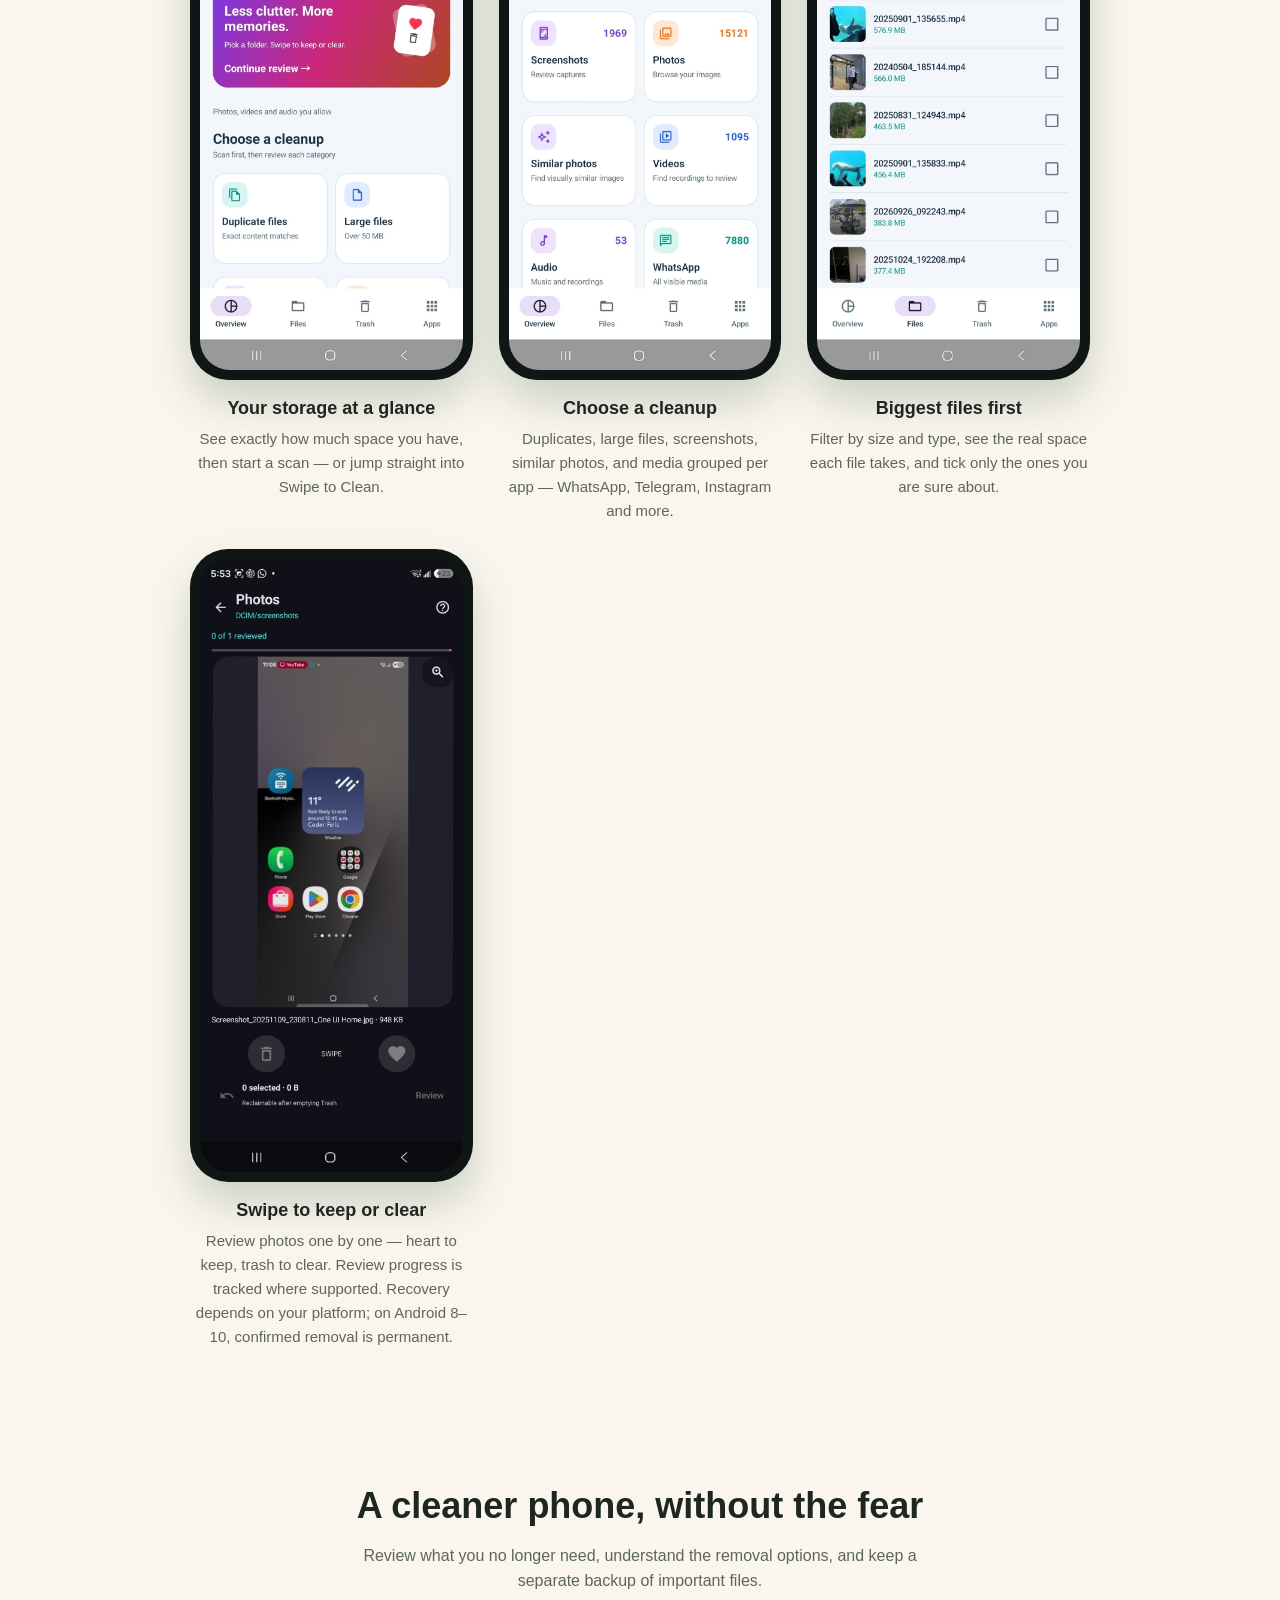
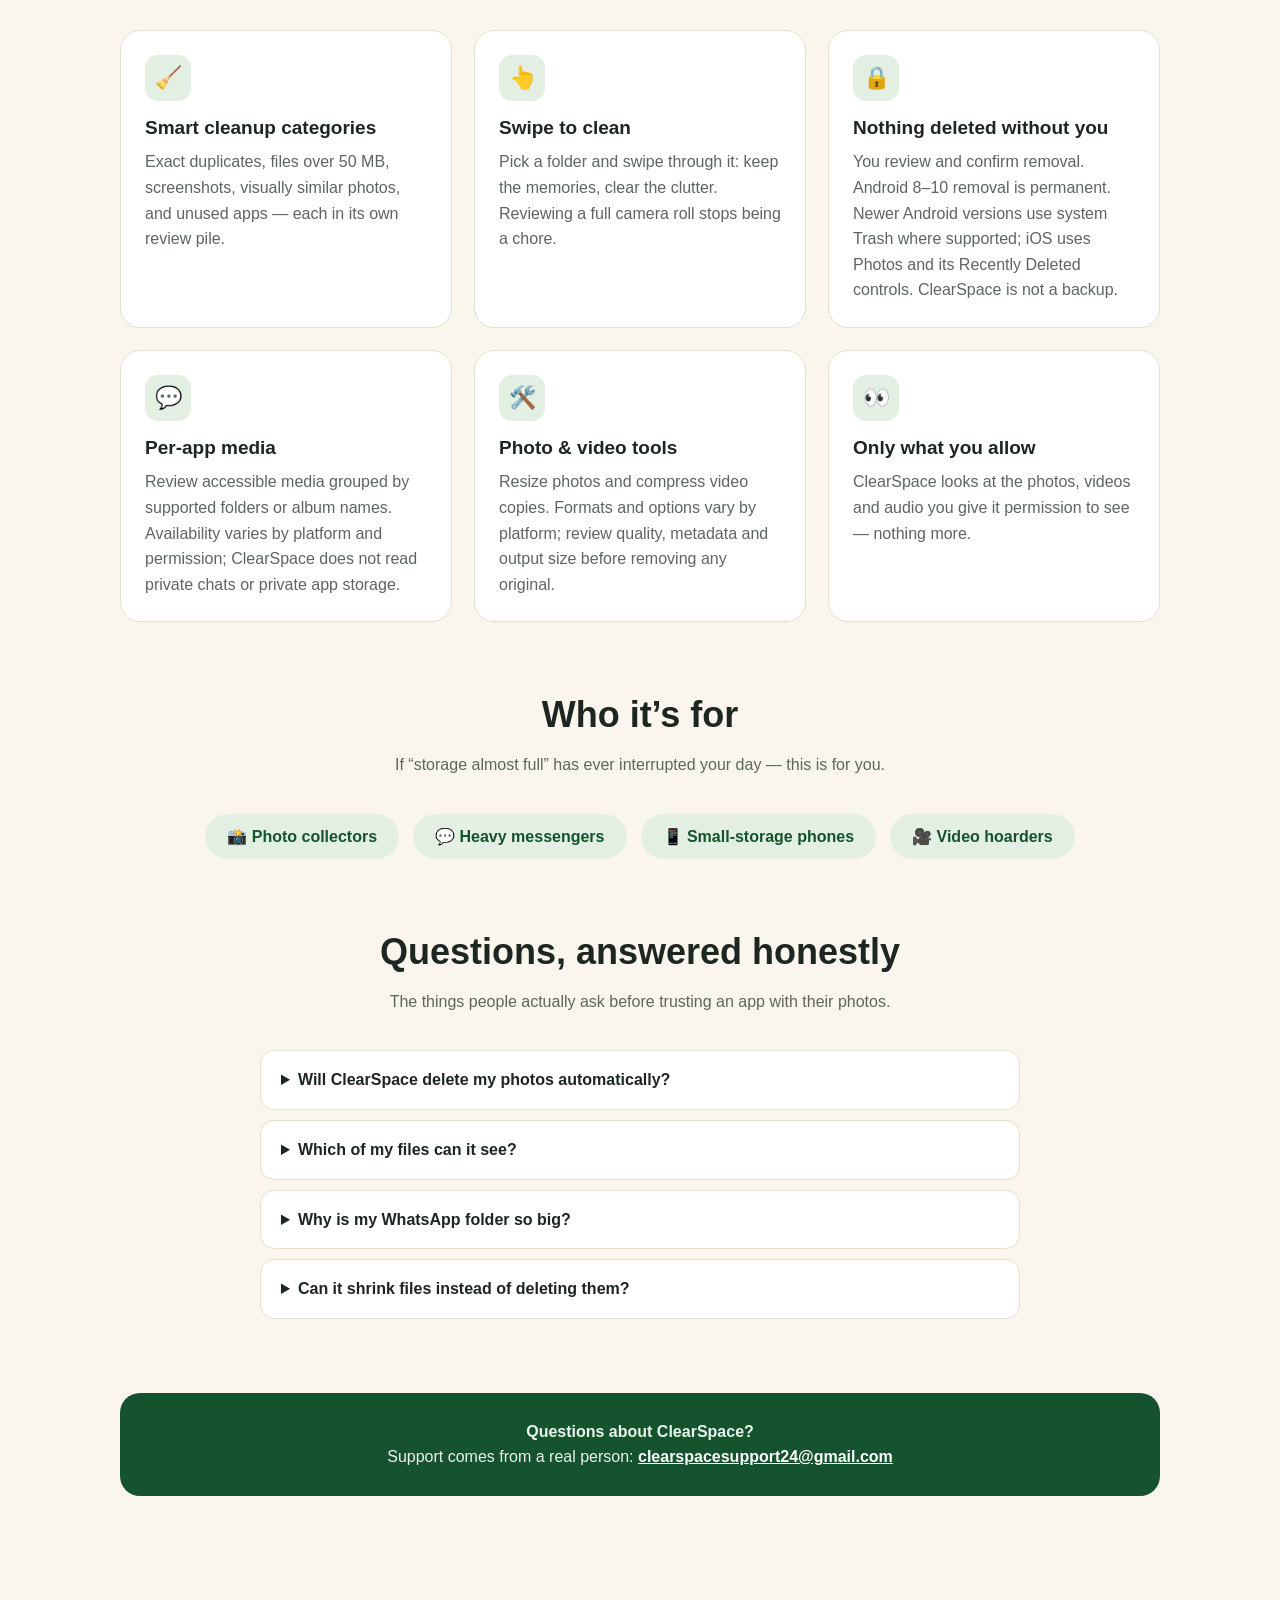
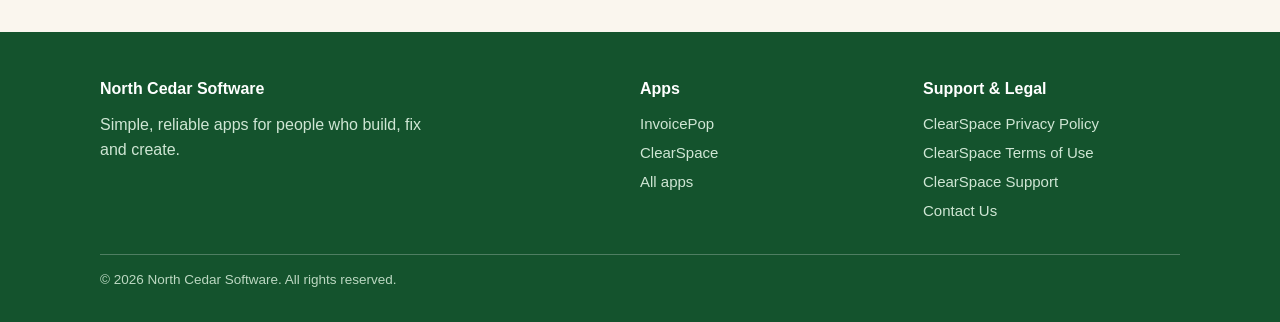
==== commit 78a4940d: "Route ClearSpace support to its dedicated mailbox" ====
--- a/apps/clearspace/index.html
+++ b/apps/clearspace/index.html
@@ -18,7 +18,7 @@
     <nav>
       <a href="/#apps">Apps</a>
       <a href="/#support">Support</a>
-      <a href="mailto:support@northcedarsoftware.com">Contact</a>
+      <a href="mailto:clearspacesupport24@gmail.com">Contact</a>
     </nav>
   </div>
 </header>
@@ -31,7 +31,7 @@
     <p class="lede">Your phone is full of photos, videos and files you forgot existed. ClearSpace finds them — duplicates, giants, screenshot piles — and lets you review every single one before anything is removed.</p>
     <!-- PLAY LINK: when the app is live on Google Play, remove class "disabled" and set href to the Play listing URL. -->
     <a class="btn disabled" href="#" aria-disabled="true">Coming soon to Google Play</a>
-    <a class="btn ghost" href="mailto:support@northcedarsoftware.com">Questions? Email us</a>
+    <a class="btn ghost" href="mailto:clearspacesupport24@gmail.com">Questions? Email us</a>
 
     <div class="phone-stage">
       <div class="phone">
@@ -123,7 +123,7 @@
     <div class="band">
       <strong>Questions about ClearSpace?</strong><br>
       Support comes from a real person:
-      <a href="mailto:support@northcedarsoftware.com">support@northcedarsoftware.com</a>
+      <a href="mailto:clearspacesupport24@gmail.com">clearspacesupport24@gmail.com</a>
     </div>
   </div>
 </section>
@@ -145,7 +145,7 @@
       <a href="/apps/clearspace/privacy/">ClearSpace Privacy Policy</a>
       <a href="/apps/clearspace/terms/">ClearSpace Terms of Use</a>
       <a href="/#support">ClearSpace Support</a>
-      <a href="mailto:support@northcedarsoftware.com">Contact Us</a>
+      <a href="mailto:clearspacesupport24@gmail.com">Contact Us</a>
     </div>
     <div class="fine">© 2026 North Cedar Software. All rights reserved.</div>
   </div>
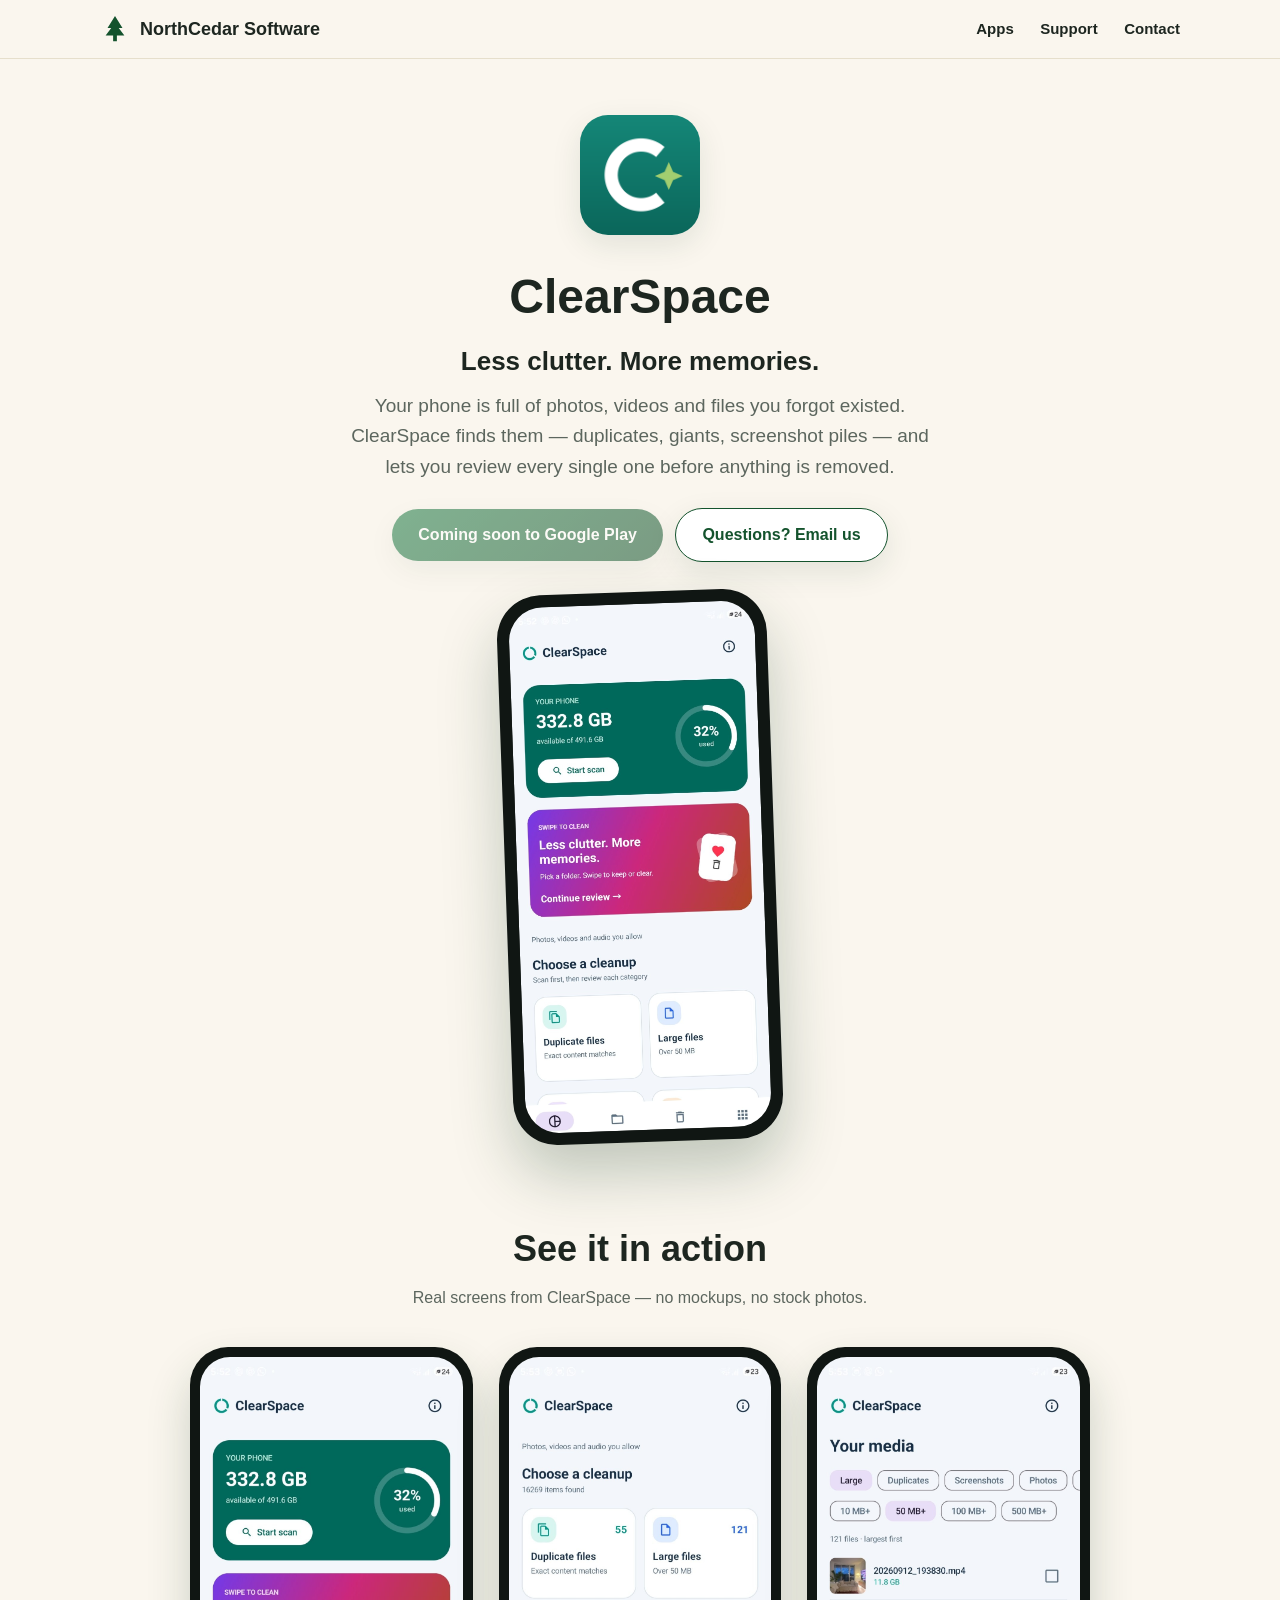
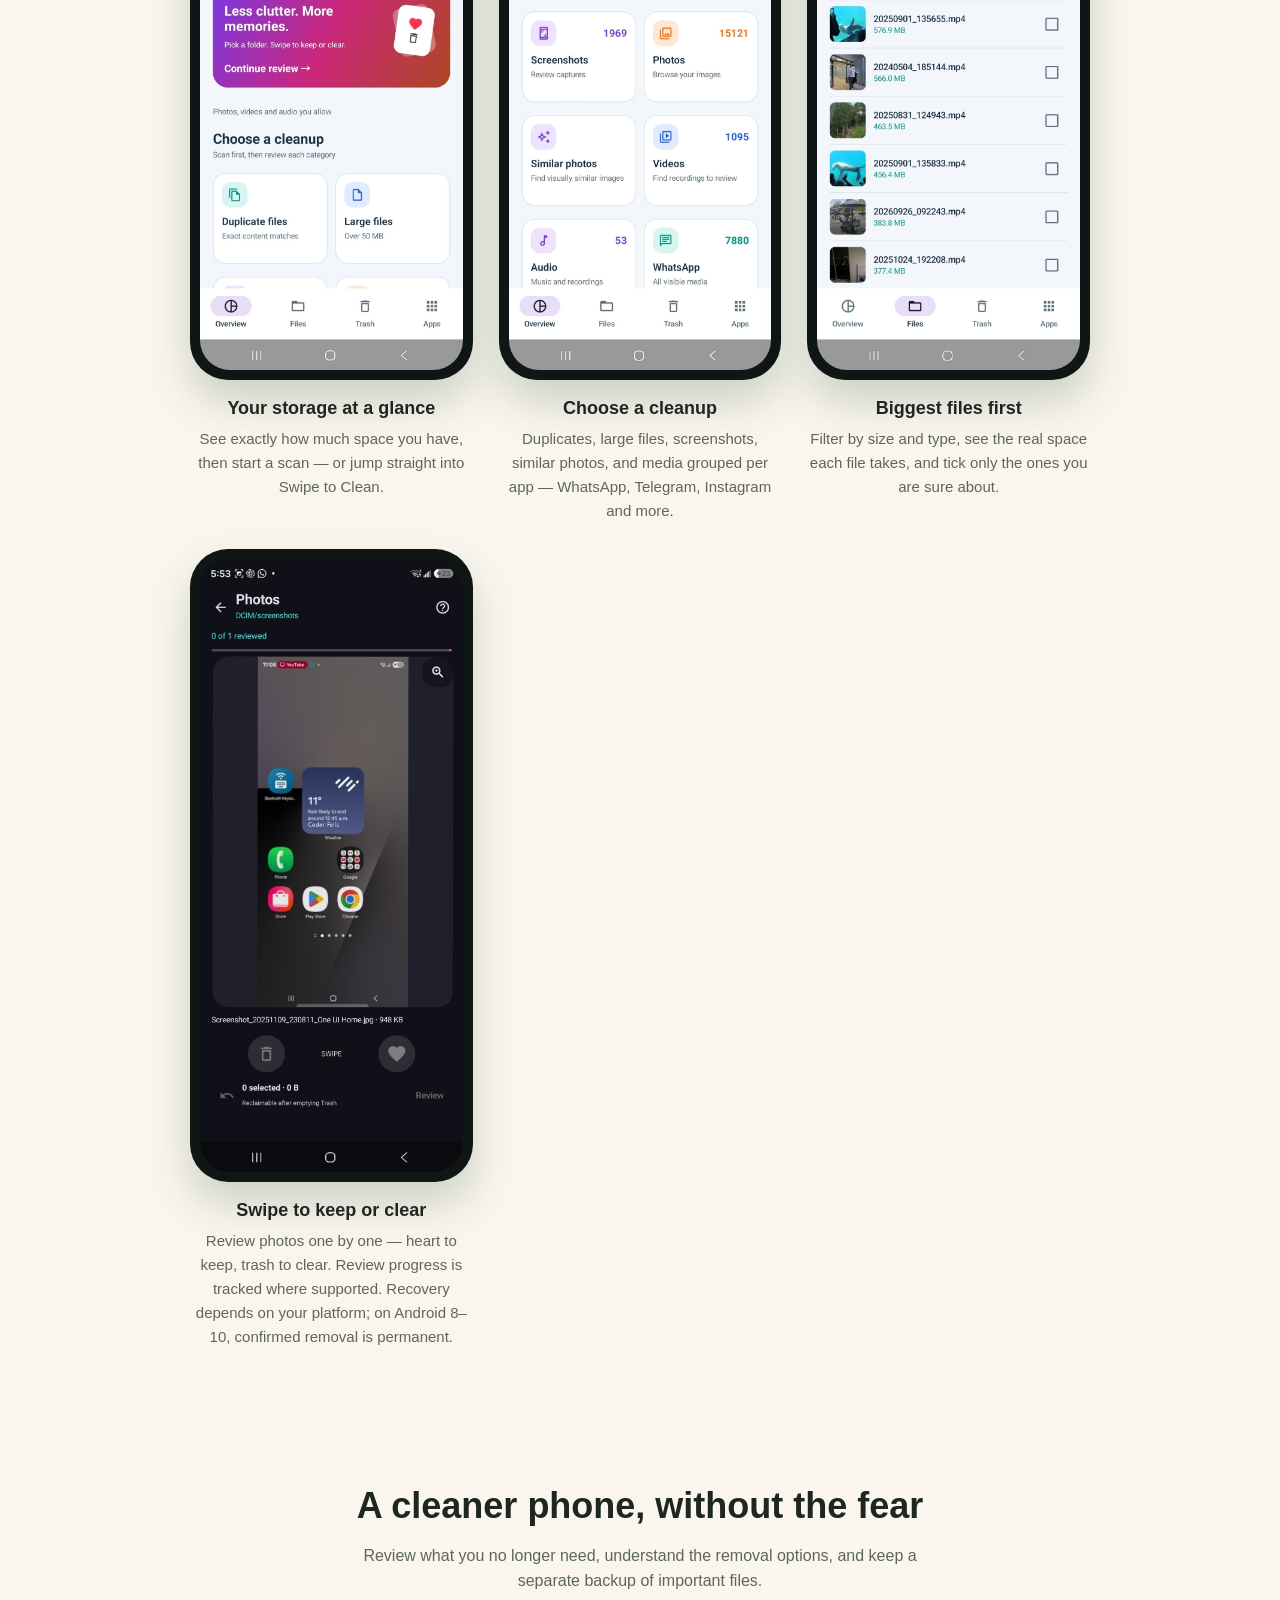
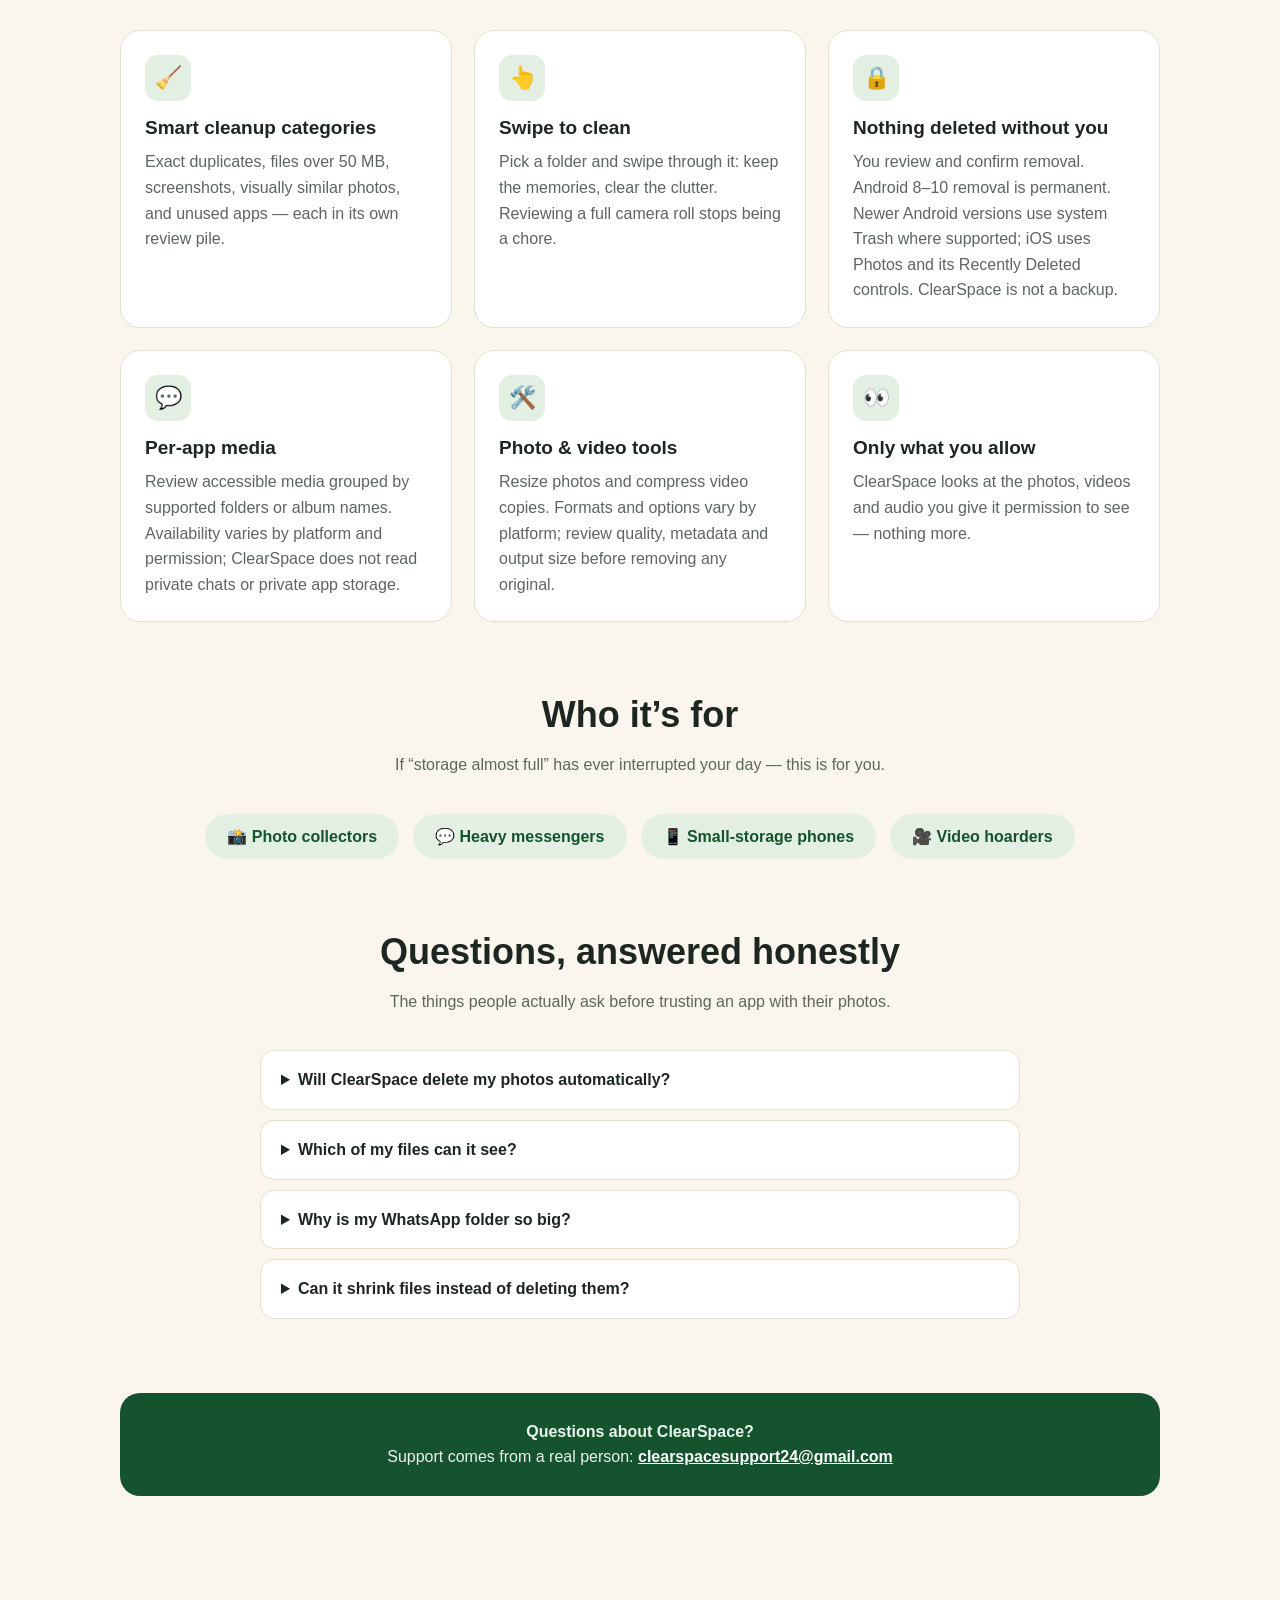
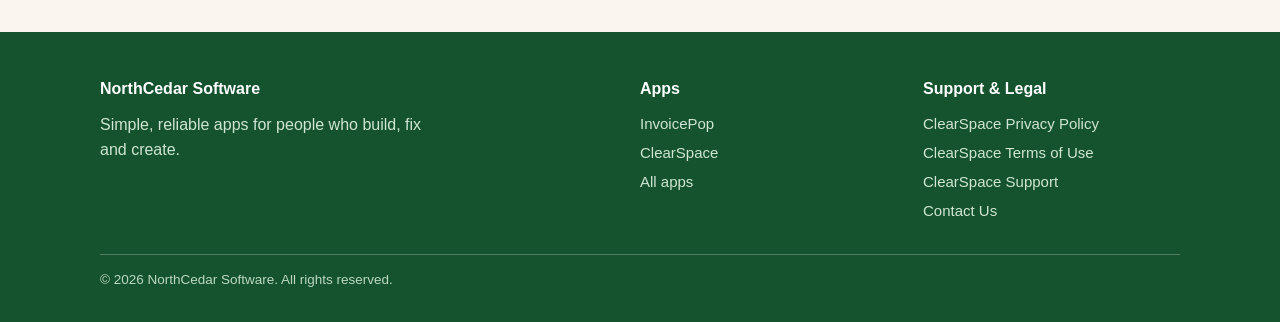
==== commit 5ea253bd: "Use NorthCedar Software in page titles, headers and footers" ====
--- a/apps/clearspace/index.html
+++ b/apps/clearspace/index.html
@@ -3,7 +3,7 @@
 <head>
 <meta charset="utf-8">
 <meta name="viewport" content="width=device-width, initial-scale=1">
-<title>ClearSpace — Reclaim your phone storage | North Cedar Software</title>
+<title>ClearSpace — Reclaim your phone storage | NorthCedar Software</title>
 <meta name="description" content="ClearSpace by North Cedar Software: find duplicates, large files, screenshots and similar photos, review every file yourself, and free up space — nothing is ever deleted automatically.">
 <link rel="icon" href="/favicon.svg" type="image/svg+xml">
 <link rel="stylesheet" href="/style.css">
@@ -13,7 +13,7 @@
   <div class="wrap nav">
     <a class="brand" href="/">
       <svg viewBox="0 0 64 64" aria-hidden="true"><path d="M32 4 L48 30 H40 L52 46 H36 V58 H28 V46 H12 L24 30 H16 Z" fill="#14532d"/></svg>
-      North Cedar Software
+      NorthCedar Software
     </a>
     <nav>
       <a href="/#apps">Apps</a>
@@ -131,7 +131,7 @@
 <footer class="site">
   <div class="wrap foot">
     <div>
-      <h4>North Cedar Software</h4>
+      <h4>NorthCedar Software</h4>
       <p style="margin:0;color:#cfe6d4;max-width:340px">Simple, reliable apps for people who build, fix and create.</p>
     </div>
     <div>
@@ -147,7 +147,7 @@
       <a href="/#support">ClearSpace Support</a>
       <a href="mailto:clearspacesupport24@gmail.com">Contact Us</a>
     </div>
-    <div class="fine">© 2026 North Cedar Software. All rights reserved.</div>
+    <div class="fine">© 2026 NorthCedar Software. All rights reserved.</div>
   </div>
 </footer>
 </body>
